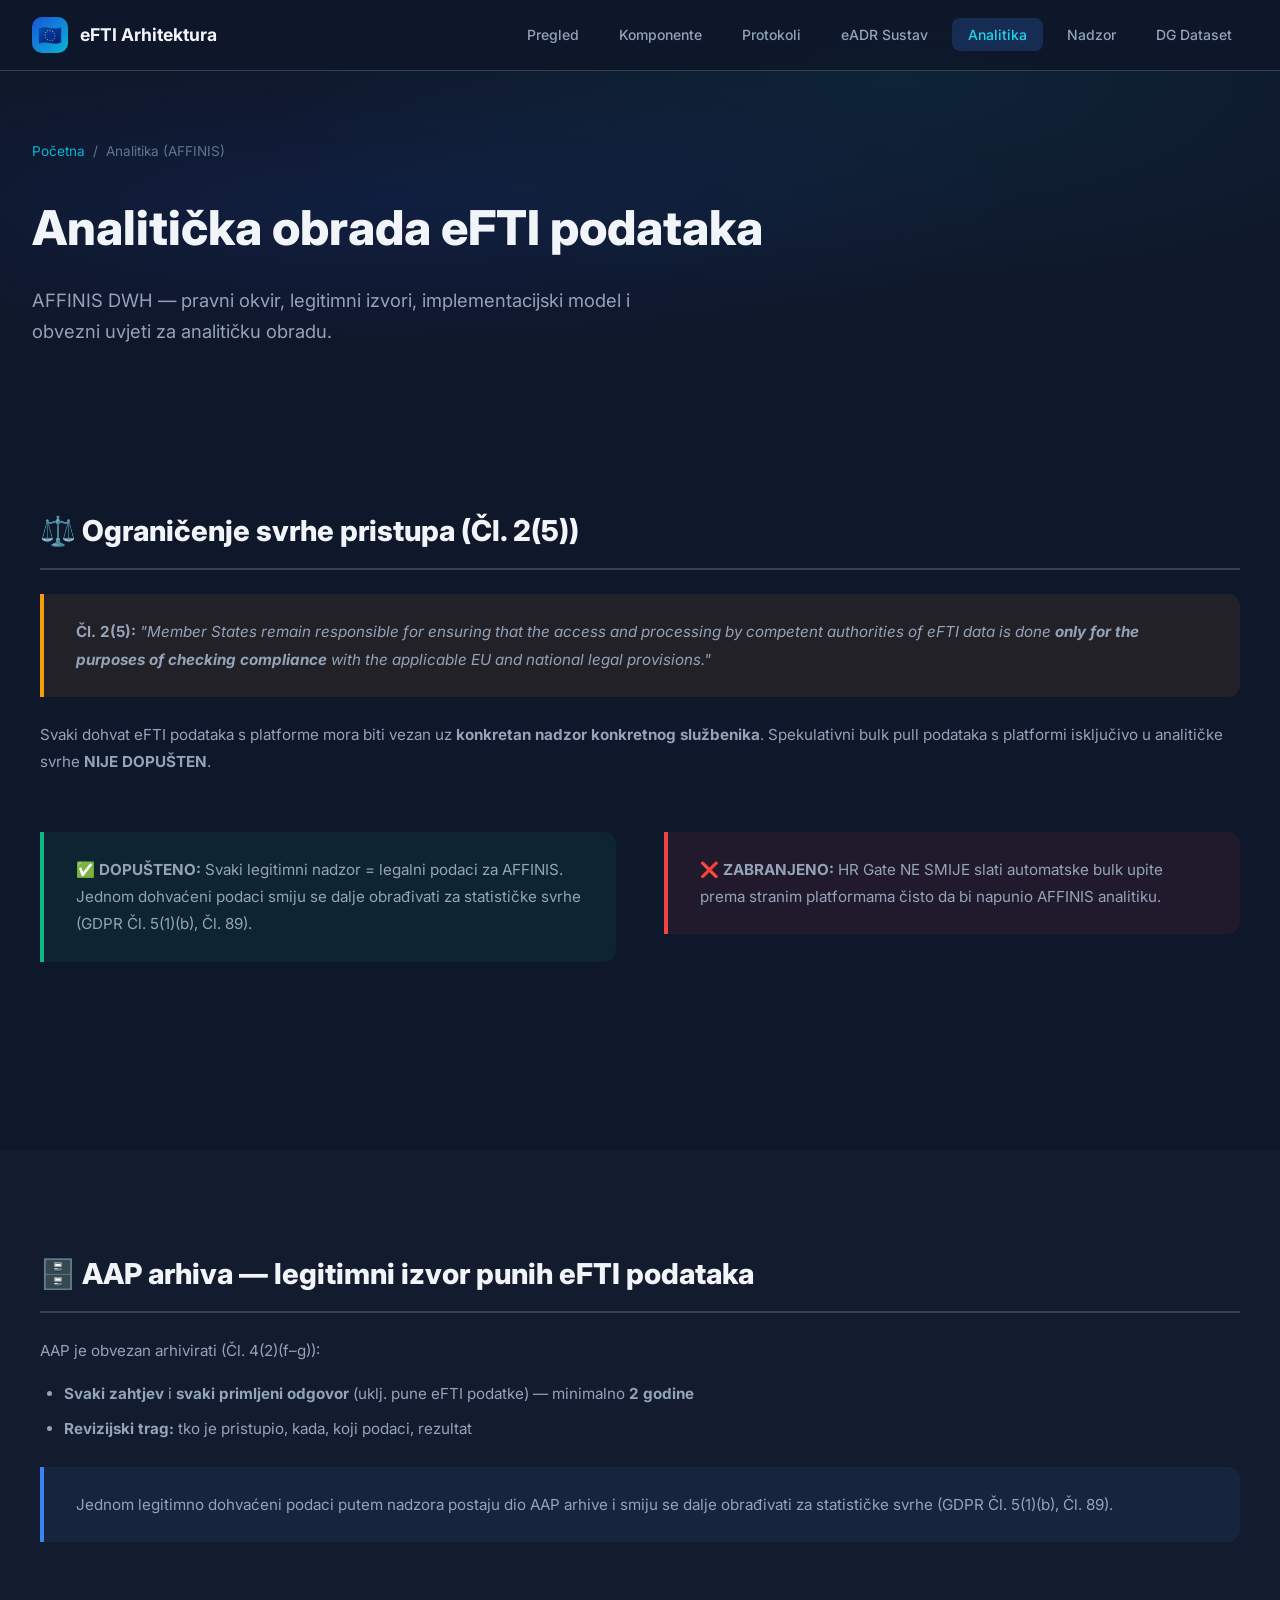
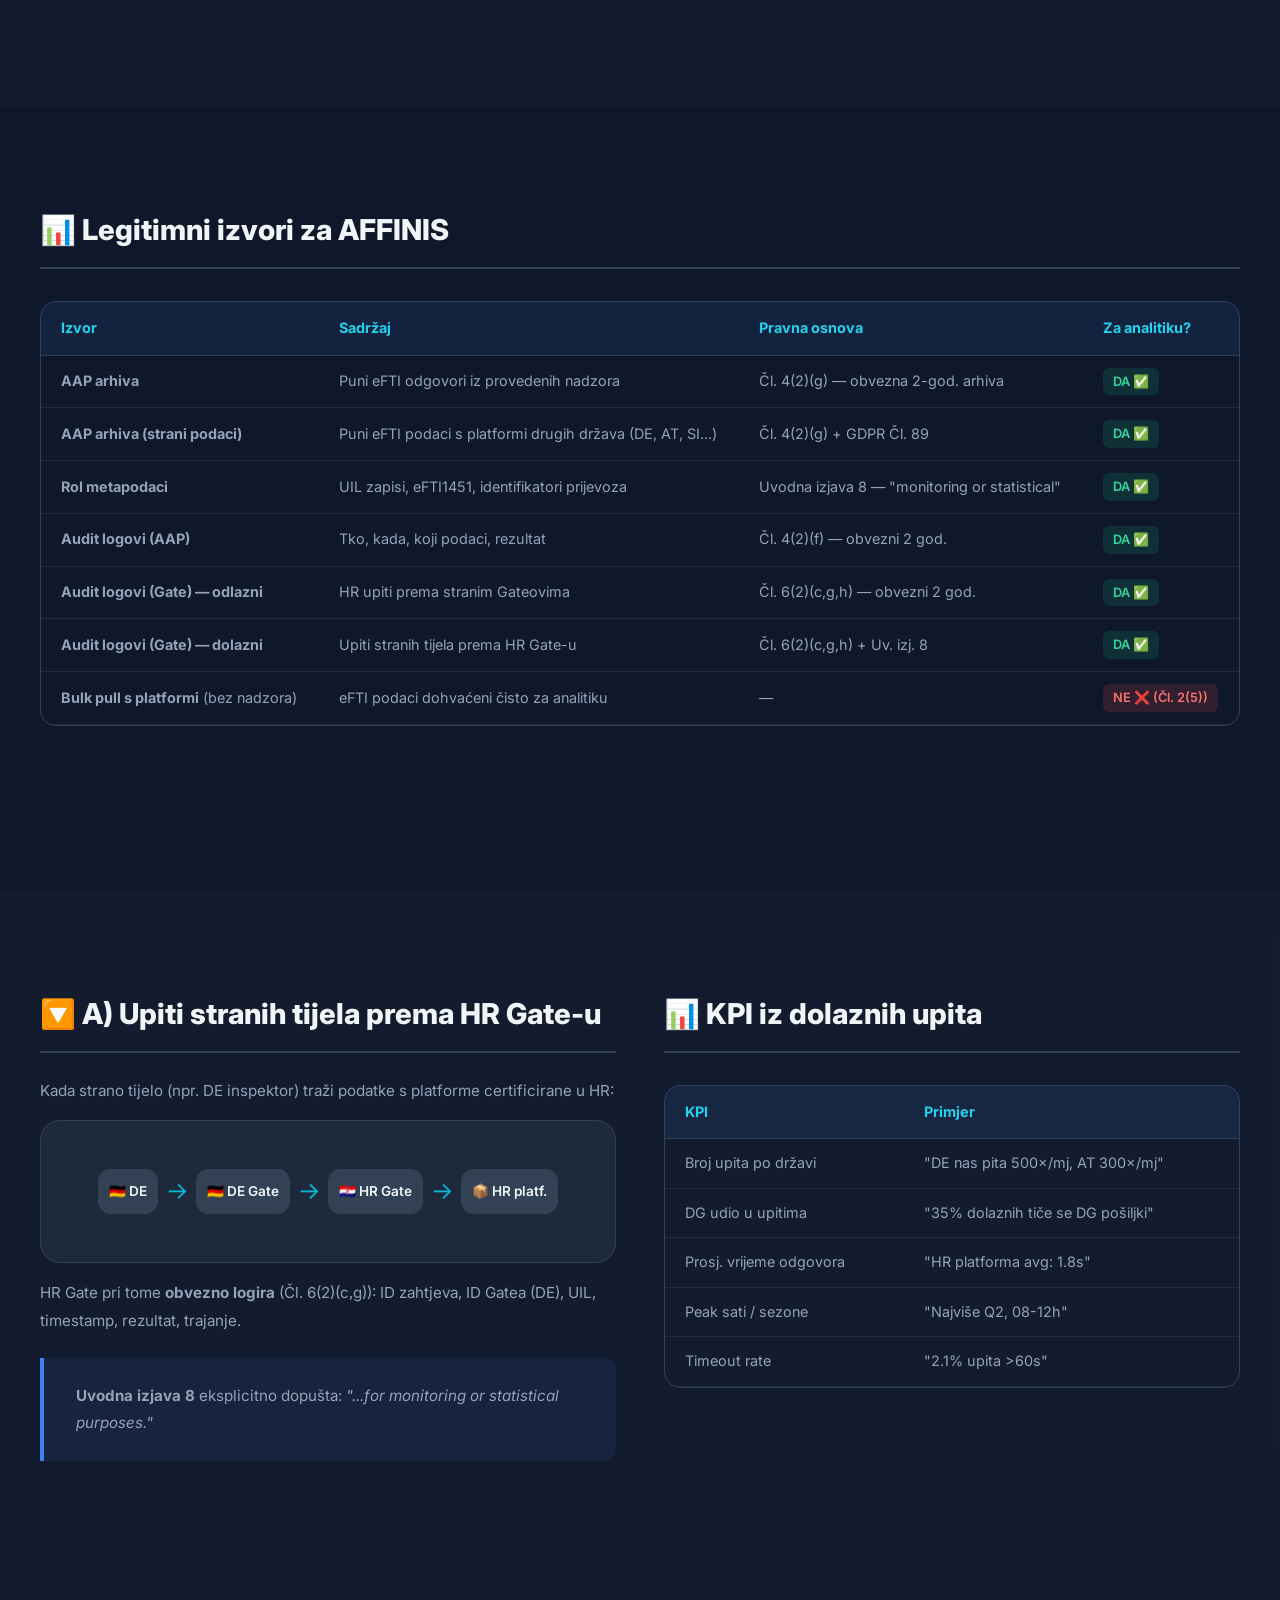
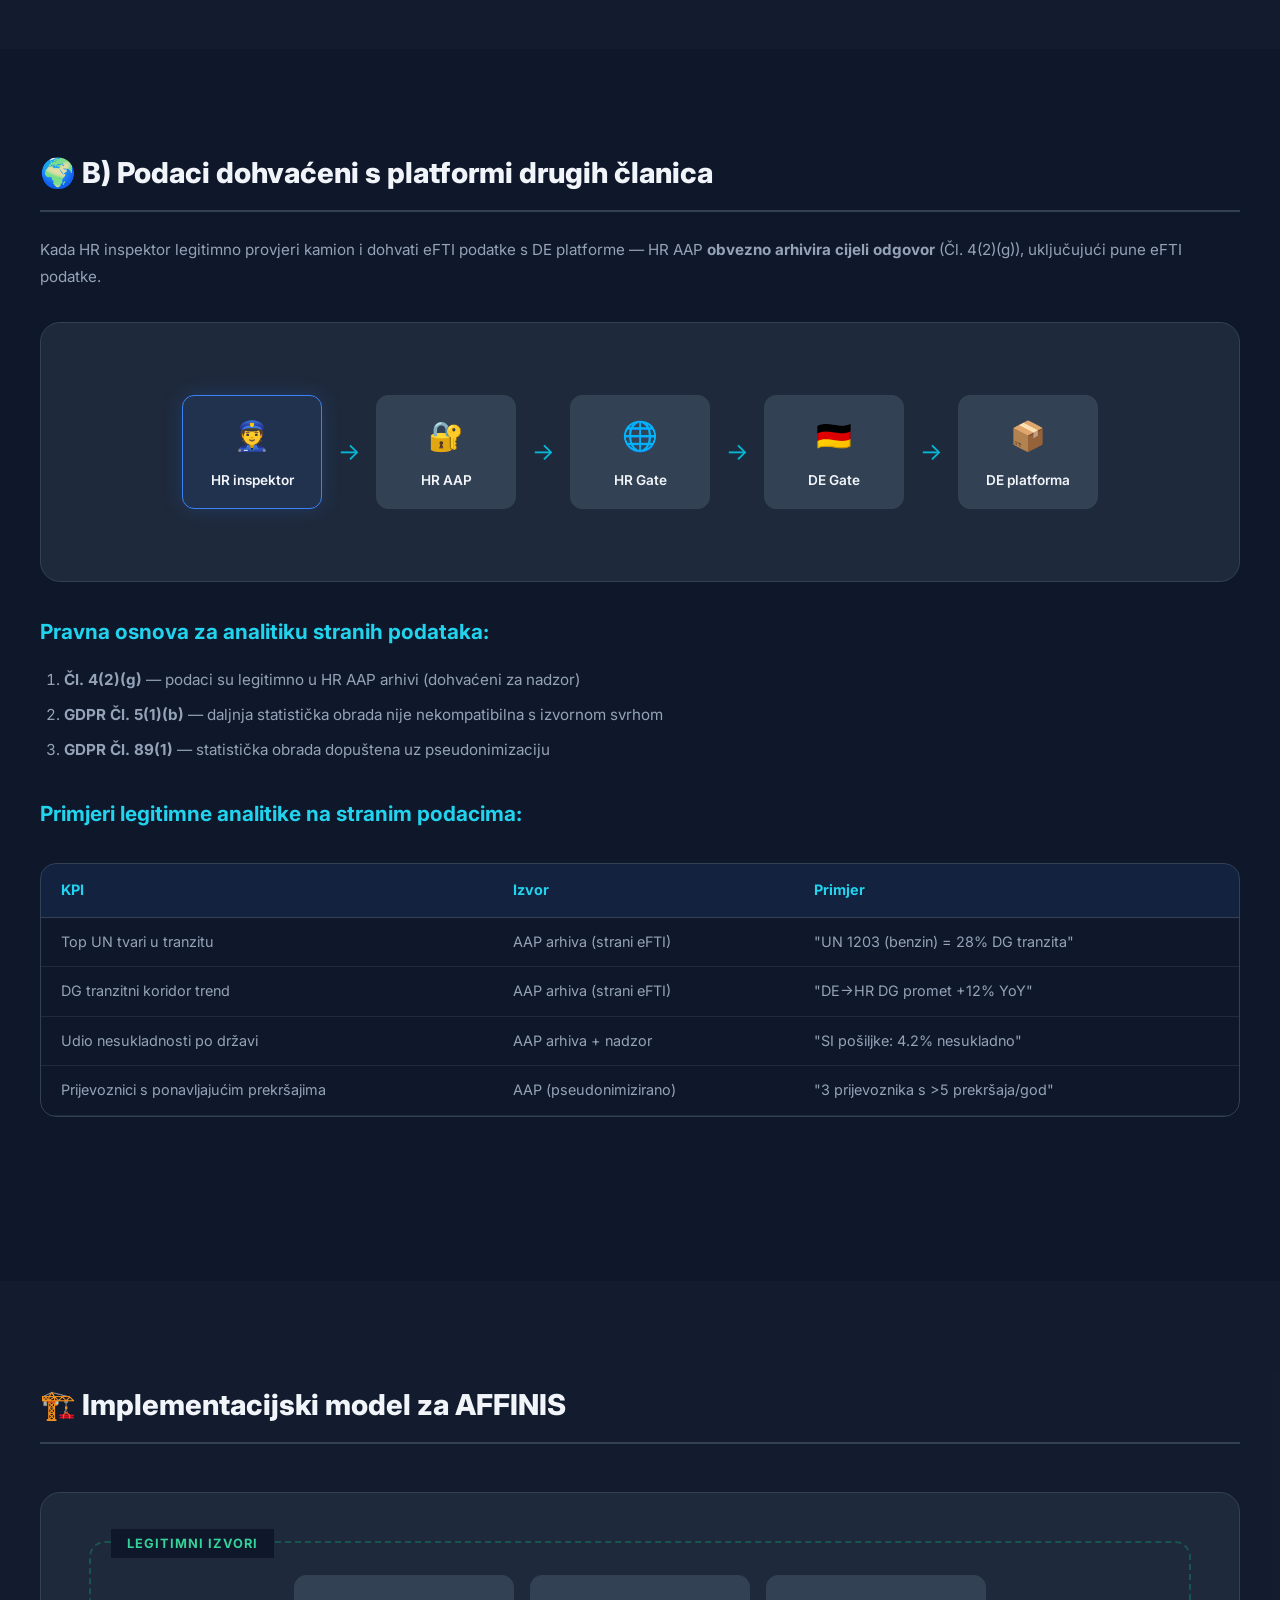
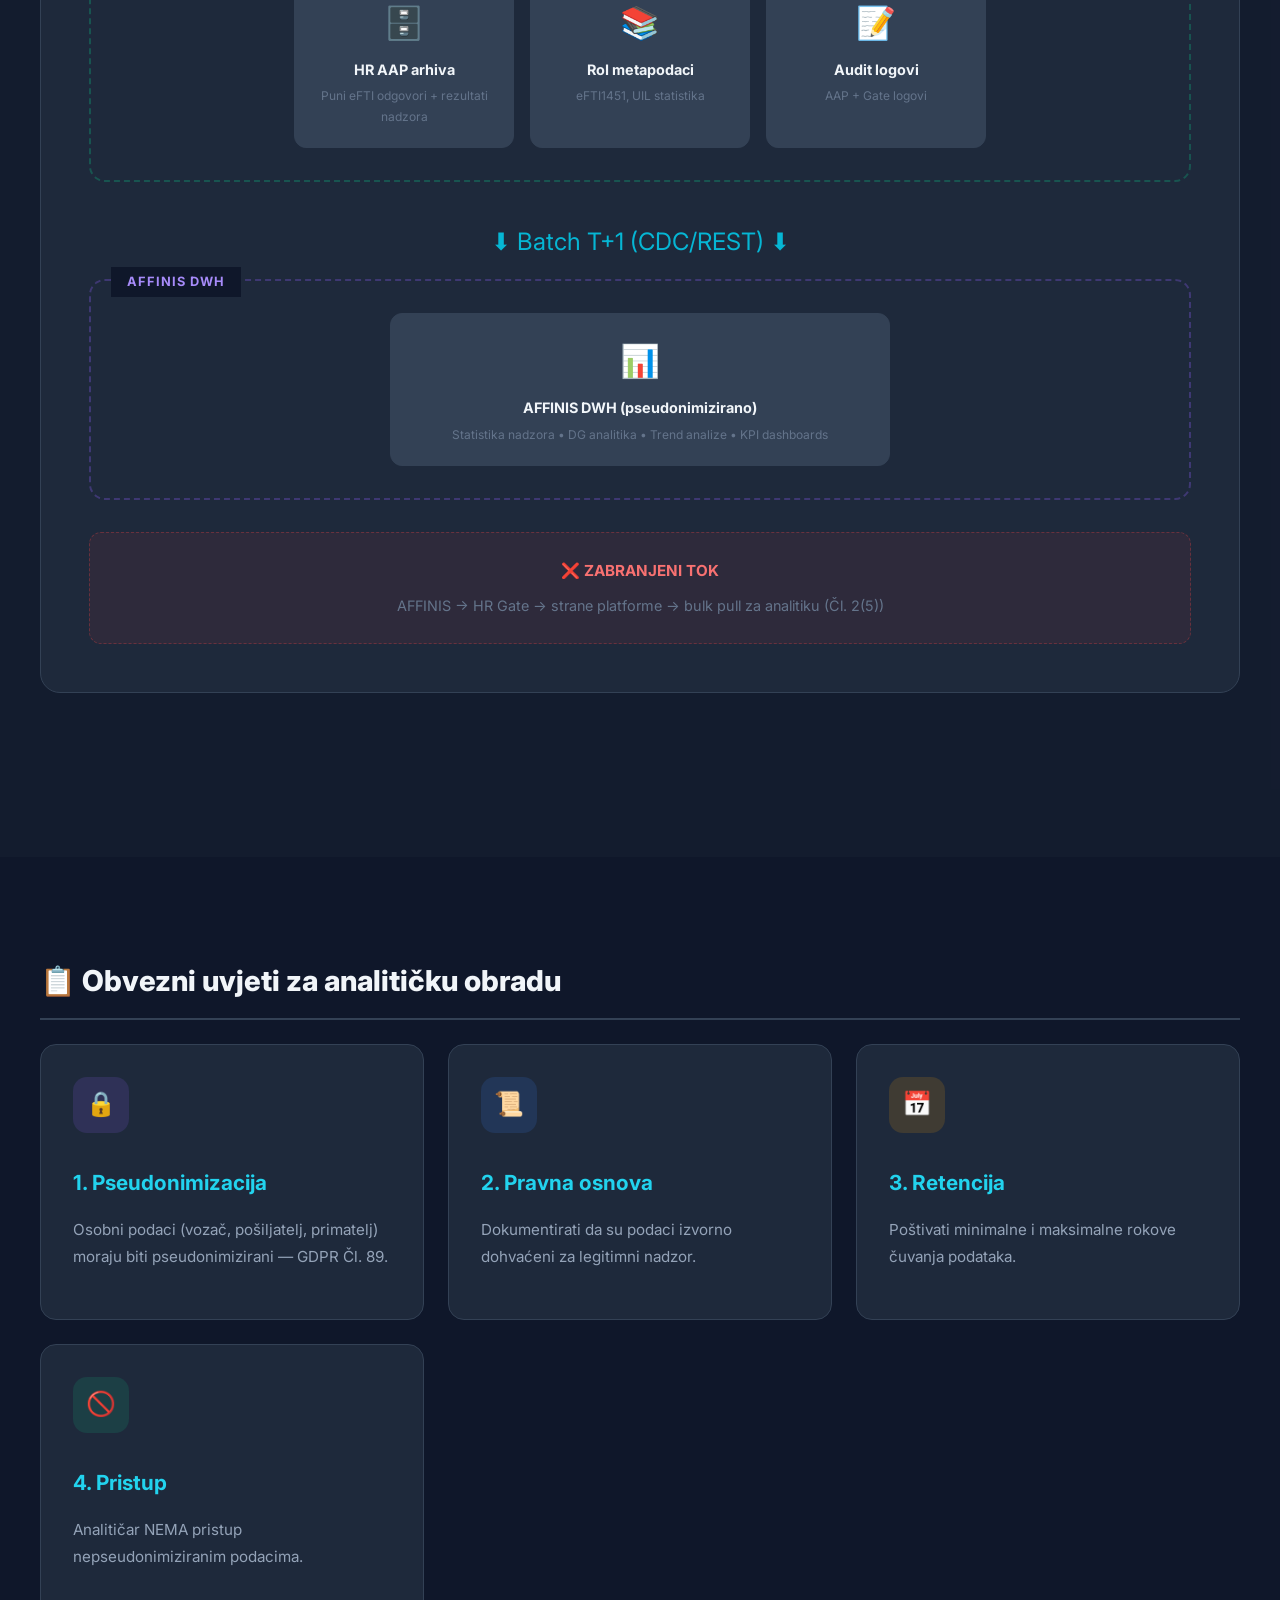
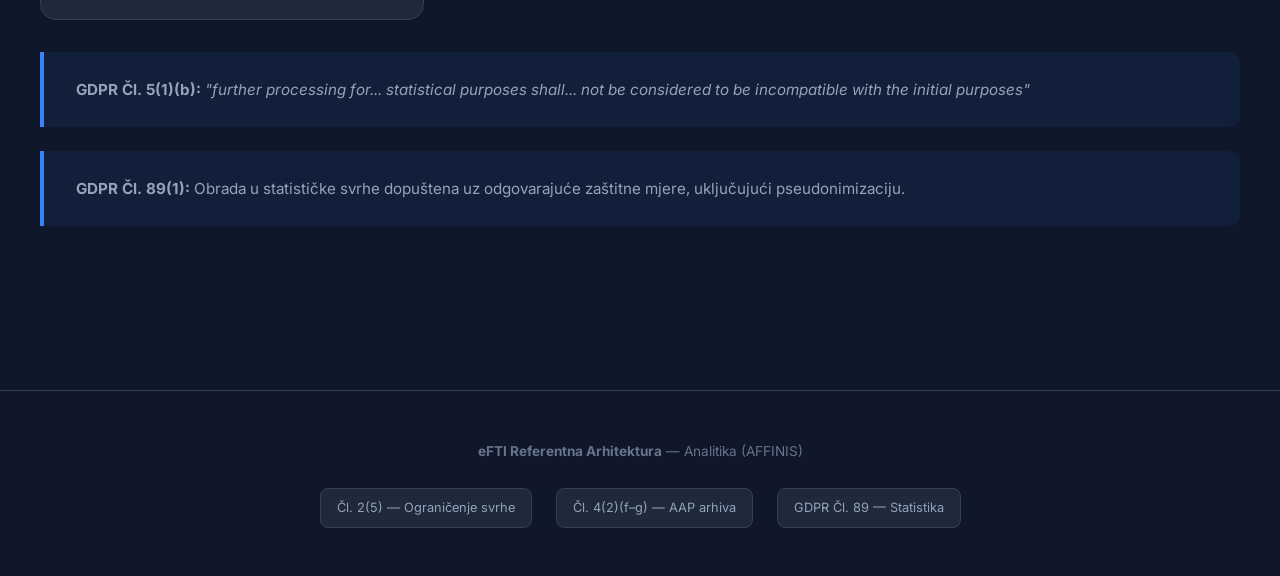
==== analytics.html @ 3b97f022 "eFTI Architecture Reference - static website" ====
<!DOCTYPE html>
<html lang="hr">
<head>
  <meta charset="UTF-8">
  <meta name="viewport" content="width=device-width, initial-scale=1.0">
  <title>Analitika (AFFINIS) — eFTI Arhitektura</title>
  <link href="https://fonts.googleapis.com/css2?family=Inter:wght@400;500;600;700;800&display=swap" rel="stylesheet">
  <link rel="stylesheet" href="css/styles.css">
</head>
<body>

<nav class="navbar">
  <div class="nav-content">
    <a href="index.html" class="nav-logo">
      <div class="logo-icon">🇪🇺</div>
      <span>eFTI Arhitektura</span>
    </a>
    <button class="mobile-toggle" aria-label="Menu">☰</button>
    <ul class="nav-links">
      <li><a href="index.html">Pregled</a></li>
      <li><a href="components.html">Komponente</a></li>
      <li><a href="protocols.html">Protokoli</a></li>
      <li><a href="eadr.html">eADR Sustav</a></li>
      <li><a href="analytics.html" class="active">Analitika</a></li>
      <li><a href="inspection.html">Nadzor</a></li>
      <li><a href="dg-dataset.html">DG Dataset</a></li>
    </ul>
  </div>
</nav>

<section class="page-hero">
  <div class="hero-bg"></div>
  <div class="page-hero-content">
    <div class="breadcrumb">
      <a href="index.html">Početna</a> / <span>Analitika (AFFINIS)</span>
    </div>
    <h1>Analitička obrada eFTI podataka</h1>
    <p>AFFINIS DWH — pravni okvir, legitimni izvori, implementacijski model i obvezni uvjeti za analitičku obradu.</p>
  </div>
</section>

<!-- ACCESS LIMITATION -->
<section class="section">
  <div class="container">
    <div class="content-block" data-reveal>
      <h2>⚖️ Ograničenje svrhe pristupa (Čl. 2(5))</h2>
      
      <div class="highlight-box warning">
        <p><strong>Čl. 2(5):</strong> <em>"Member States remain responsible for ensuring that the access and processing by competent authorities of eFTI data is done <strong>only for the purposes of checking compliance</strong> with the applicable EU and national legal provisions."</em></p>
      </div>

      <p>Svaki dohvat eFTI podataka s platforme mora biti vezan uz <strong>konkretan nadzor konkretnog službenika</strong>. Spekulativni bulk pull podataka s platformi isključivo u analitičke svrhe <strong>NIJE DOPUŠTEN</strong>.</p>

      <div class="two-col" style="margin-top: 2rem;">
        <div class="highlight-box success">
          <p><strong>✅ DOPUŠTENO:</strong> Svaki legitimni nadzor = legalni podaci za AFFINIS. Jednom dohvaćeni podaci smiju se dalje obrađivati za statističke svrhe (GDPR Čl. 5(1)(b), Čl. 89).</p>
        </div>
        <div class="highlight-box danger">
          <p><strong>❌ ZABRANJENO:</strong> HR Gate NE SMIJE slati automatske bulk upite prema stranim platformama čisto da bi napunio AFFINIS analitiku.</p>
        </div>
      </div>
    </div>
  </div>
</section>

<!-- AAP ARCHIVE -->
<section class="section section-dark">
  <div class="container">
    <div class="content-block" data-reveal>
      <h2>🗄️ AAP arhiva — legitimni izvor punih eFTI podataka</h2>
      
      <p>AAP je obvezan arhivirati (Čl. 4(2)(f–g)):</p>
      <ul>
        <li><strong>Svaki zahtjev</strong> i <strong>svaki primljeni odgovor</strong> (uklj. pune eFTI podatke) — minimalno <strong>2 godine</strong></li>
        <li><strong>Revizijski trag:</strong> tko je pristupio, kada, koji podaci, rezultat</li>
      </ul>

      <div class="highlight-box">
        <p>Jednom legitimno dohvaćeni podaci putem nadzora postaju dio AAP arhive i smiju se dalje obrađivati za statističke svrhe (GDPR Čl. 5(1)(b), Čl. 89).</p>
      </div>
    </div>
  </div>
</section>

<!-- LEGITIMATE SOURCES -->
<section class="section">
  <div class="container">
    <div class="content-block" data-reveal>
      <h2>📊 Legitimni izvori za AFFINIS</h2>
      
      <div class="table-wrapper">
        <table class="table-styled">
          <thead>
            <tr>
              <th>Izvor</th>
              <th>Sadržaj</th>
              <th>Pravna osnova</th>
              <th>Za analitiku?</th>
            </tr>
          </thead>
          <tbody>
            <tr>
              <td><strong>AAP arhiva</strong></td>
              <td>Puni eFTI odgovori iz provedenih nadzora</td>
              <td>Čl. 4(2)(g) — obvezna 2-god. arhiva</td>
              <td><span class="badge badge-green">DA ✅</span></td>
            </tr>
            <tr>
              <td><strong>AAP arhiva (strani podaci)</strong></td>
              <td>Puni eFTI podaci s platformi drugih država (DE, AT, SI...)</td>
              <td>Čl. 4(2)(g) + GDPR Čl. 89</td>
              <td><span class="badge badge-green">DA ✅</span></td>
            </tr>
            <tr>
              <td><strong>RoI metapodaci</strong></td>
              <td>UIL zapisi, eFTI1451, identifikatori prijevoza</td>
              <td>Uvodna izjava 8 — "monitoring or statistical"</td>
              <td><span class="badge badge-green">DA ✅</span></td>
            </tr>
            <tr>
              <td><strong>Audit logovi (AAP)</strong></td>
              <td>Tko, kada, koji podaci, rezultat</td>
              <td>Čl. 4(2)(f) — obvezni 2 god.</td>
              <td><span class="badge badge-green">DA ✅</span></td>
            </tr>
            <tr>
              <td><strong>Audit logovi (Gate) — odlazni</strong></td>
              <td>HR upiti prema stranim Gateovima</td>
              <td>Čl. 6(2)(c,g,h) — obvezni 2 god.</td>
              <td><span class="badge badge-green">DA ✅</span></td>
            </tr>
            <tr>
              <td><strong>Audit logovi (Gate) — dolazni</strong></td>
              <td>Upiti stranih tijela prema HR Gate-u</td>
              <td>Čl. 6(2)(c,g,h) + Uv. izj. 8</td>
              <td><span class="badge badge-green">DA ✅</span></td>
            </tr>
            <tr>
              <td><strong>Bulk pull s platformi</strong> (bez nadzora)</td>
              <td>eFTI podaci dohvaćeni čisto za analitiku</td>
              <td>—</td>
              <td><span class="badge badge-red">NE ❌ (Čl. 2(5))</span></td>
            </tr>
          </tbody>
        </table>
      </div>
    </div>
  </div>
</section>

<!-- INCOMING QUERIES -->
<section class="section section-dark">
  <div class="container">
    <div class="two-col">
      <div class="content-block" data-reveal="left">
        <h2>🔽 A) Upiti stranih tijela prema HR Gate-u</h2>
        
        <p>Kada strano tijelo (npr. DE inspektor) traži podatke s platforme certificirane u HR:</p>
        
        <div class="flow-container" style="padding: 1.5rem; margin: 1rem 0;">
          <div class="flow-row" style="font-size: 0.85rem; gap: 8px;">
            <div class="flow-node" style="padding: 10px; min-width: auto;">
              <div class="node-label">🇩🇪 DE</div>
            </div>
            <div class="flow-arrow">→</div>
            <div class="flow-node" style="padding: 10px; min-width: auto;">
              <div class="node-label">🇩🇪 DE Gate</div>
            </div>
            <div class="flow-arrow">→</div>
            <div class="flow-node" style="padding: 10px; min-width: auto;">
              <div class="node-label">🇭🇷 HR Gate</div>
            </div>
            <div class="flow-arrow">→</div>
            <div class="flow-node" style="padding: 10px; min-width: auto;">
              <div class="node-label">📦 HR platf.</div>
            </div>
          </div>
        </div>

        <p>HR Gate pri tome <strong>obvezno logira</strong> (Čl. 6(2)(c,g)): ID zahtjeva, ID Gatea (DE), UIL, timestamp, rezultat, trajanje.</p>

        <div class="highlight-box">
          <p><strong>Uvodna izjava 8</strong> eksplicitno dopušta: <em>"...for monitoring or statistical purposes."</em></p>
        </div>
      </div>

      <div class="content-block" data-reveal="right">
        <h2>📊 KPI iz dolaznih upita</h2>
        
        <div class="table-wrapper">
          <table class="table-styled">
            <thead>
              <tr>
                <th>KPI</th>
                <th>Primjer</th>
              </tr>
            </thead>
            <tbody>
              <tr>
                <td>Broj upita po državi</td>
                <td>"DE nas pita 500×/mj, AT 300×/mj"</td>
              </tr>
              <tr>
                <td>DG udio u upitima</td>
                <td>"35% dolaznih tiče se DG pošiljki"</td>
              </tr>
              <tr>
                <td>Prosj. vrijeme odgovora</td>
                <td>"HR platforma avg: 1.8s"</td>
              </tr>
              <tr>
                <td>Peak sati / sezone</td>
                <td>"Najviše Q2, 08-12h"</td>
              </tr>
              <tr>
                <td>Timeout rate</td>
                <td>"2.1% upita >60s"</td>
              </tr>
            </tbody>
          </table>
        </div>
      </div>
    </div>
  </div>
</section>

<!-- FOREIGN DATA -->
<section class="section">
  <div class="container">
    <div class="content-block" data-reveal>
      <h2>🌍 B) Podaci dohvaćeni s platformi drugih članica</h2>
      
      <p>Kada HR inspektor legitimno provjeri kamion i dohvati eFTI podatke s DE platforme — HR AAP <strong>obvezno arhivira cijeli odgovor</strong> (Čl. 4(2)(g)), uključujući pune eFTI podatke.</p>

      <div class="flow-container flow-animated" style="margin: 2rem 0;">
        <div class="flow-row">
          <div class="flow-node">
            <div class="node-icon">👮</div>
            <div class="node-label">HR inspektor</div>
          </div>
          <div class="flow-arrow">→</div>
          <div class="flow-node">
            <div class="node-icon">🔐</div>
            <div class="node-label">HR AAP</div>
          </div>
          <div class="flow-arrow">→</div>
          <div class="flow-node">
            <div class="node-icon">🌐</div>
            <div class="node-label">HR Gate</div>
          </div>
          <div class="flow-arrow">→</div>
          <div class="flow-node">
            <div class="node-icon">🇩🇪</div>
            <div class="node-label">DE Gate</div>
          </div>
          <div class="flow-arrow">→</div>
          <div class="flow-node">
            <div class="node-icon">📦</div>
            <div class="node-label">DE platforma</div>
          </div>
        </div>
      </div>

      <h3>Pravna osnova za analitiku stranih podataka:</h3>
      <ol>
        <li><strong>Čl. 4(2)(g)</strong> — podaci su legitimno u HR AAP arhivi (dohvaćeni za nadzor)</li>
        <li><strong>GDPR Čl. 5(1)(b)</strong> — daljnja statistička obrada nije nekompatibilna s izvornom svrhom</li>
        <li><strong>GDPR Čl. 89(1)</strong> — statistička obrada dopuštena uz pseudonimizaciju</li>
      </ol>

      <h3>Primjeri legitimne analitike na stranim podacima:</h3>
      <div class="table-wrapper">
        <table class="table-styled">
          <thead>
            <tr>
              <th>KPI</th>
              <th>Izvor</th>
              <th>Primjer</th>
            </tr>
          </thead>
          <tbody>
            <tr>
              <td>Top UN tvari u tranzitu</td>
              <td>AAP arhiva (strani eFTI)</td>
              <td>"UN 1203 (benzin) = 28% DG tranzita"</td>
            </tr>
            <tr>
              <td>DG tranzitni koridor trend</td>
              <td>AAP arhiva (strani eFTI)</td>
              <td>"DE→HR DG promet +12% YoY"</td>
            </tr>
            <tr>
              <td>Udio nesukladnosti po državi</td>
              <td>AAP arhiva + nadzor</td>
              <td>"SI pošiljke: 4.2% nesukladno"</td>
            </tr>
            <tr>
              <td>Prijevoznici s ponavljajućim prekršajima</td>
              <td>AAP (pseudonimizirano)</td>
              <td>"3 prijevoznika s >5 prekršaja/god"</td>
            </tr>
          </tbody>
        </table>
      </div>
    </div>
  </div>
</section>

<!-- IMPLEMENTATION MODEL -->
<section class="section section-dark">
  <div class="container">
    <div class="content-block" data-reveal>
      <h2>🏗️ Implementacijski model za AFFINIS</h2>

      <div class="arch-diagram">
        <div class="arch-layer" style="border-color: rgba(16, 185, 129, 0.3);">
          <div class="arch-layer-label" style="color: #34d399;">Legitimni izvori</div>
          <div class="arch-nodes">
            <div class="arch-node">
              <div class="node-emoji">🗄️</div>
              <div class="node-name">HR AAP arhiva</div>
              <div class="node-ref">Puni eFTI odgovori + rezultati nadzora</div>
            </div>
            <div class="arch-node">
              <div class="node-emoji">📚</div>
              <div class="node-name">RoI metapodaci</div>
              <div class="node-ref">eFTI1451, UIL statistika</div>
            </div>
            <div class="arch-node">
              <div class="node-emoji">📝</div>
              <div class="node-name">Audit logovi</div>
              <div class="node-ref">AAP + Gate logovi</div>
            </div>
          </div>
        </div>

        <div class="arch-connector"><span>⬇ Batch T+1 (CDC/REST) ⬇</span></div>

        <div class="arch-layer" style="border-color: rgba(139, 92, 246, 0.3);">
          <div class="arch-layer-label" style="color: #a78bfa;">AFFINIS DWH</div>
          <div class="arch-nodes">
            <div class="arch-node" style="flex: 2; max-width: 500px;">
              <div class="node-emoji">📊</div>
              <div class="node-name">AFFINIS DWH (pseudonimizirano)</div>
              <div class="node-ref">Statistika nadzora • DG analitika • Trend analize • KPI dashboards</div>
            </div>
          </div>
        </div>

        <div style="text-align: center; margin-top: 2rem; padding: 1.5rem; background: rgba(239, 68, 68, 0.08); border-radius: 12px; border: 1px dashed rgba(239, 68, 68, 0.3);">
          <p style="color: #f87171; font-weight: 700; margin-bottom: 0.5rem;">❌ ZABRANJENI TOK</p>
          <p style="color: var(--text-muted); font-size: 0.9rem; margin: 0;">AFFINIS → HR Gate → strane platforme → bulk pull za analitiku (Čl. 2(5))</p>
        </div>
      </div>
    </div>
  </div>
</section>

<!-- MANDATORY CONDITIONS -->
<section class="section">
  <div class="container">
    <div class="content-block" data-reveal>
      <h2>📋 Obvezni uvjeti za analitičku obradu</h2>
      
      <div class="card-grid">
        <div class="card">
          <div class="card-icon purple">🔒</div>
          <h3>1. Pseudonimizacija</h3>
          <p>Osobni podaci (vozač, pošiljatelj, primatelj) moraju biti pseudonimizirani — GDPR Čl. 89.</p>
        </div>
        <div class="card">
          <div class="card-icon blue">📜</div>
          <h3>2. Pravna osnova</h3>
          <p>Dokumentirati da su podaci izvorno dohvaćeni za legitimni nadzor.</p>
        </div>
        <div class="card">
          <div class="card-icon orange">📅</div>
          <h3>3. Retencija</h3>
          <p>Poštivati minimalne i maksimalne rokove čuvanja podataka.</p>
        </div>
        <div class="card">
          <div class="card-icon green">🚫</div>
          <h3>4. Pristup</h3>
          <p>Analitičar NEMA pristup nepseudonimiziranim podacima.</p>
        </div>
      </div>

      <div class="highlight-box" style="margin-top: 2rem;">
        <p><strong>GDPR Čl. 5(1)(b):</strong> <em>"further processing for... statistical purposes shall... not be considered to be incompatible with the initial purposes"</em></p>
      </div>

      <div class="highlight-box" style="margin-top: 1rem;">
        <p><strong>GDPR Čl. 89(1):</strong> Obrada u statističke svrhe dopuštena uz odgovarajuće zaštitne mjere, uključujući pseudonimizaciju.</p>
      </div>
    </div>
  </div>
</section>

<footer class="footer">
  <div class="footer-content">
    <p><strong>eFTI Referentna Arhitektura</strong> — Analitika (AFFINIS)</p>
    <div class="legal-refs">
      <span class="legal-ref">Čl. 2(5) — Ograničenje svrhe</span>
      <span class="legal-ref">Čl. 4(2)(f–g) — AAP arhiva</span>
      <span class="legal-ref">GDPR Čl. 89 — Statistika</span>
    </div>
  </div>
</footer>

<script src="js/main.js"></script>
</body>
</html>
---- css/styles.css ----
/* eFTI Architecture Reference - Shared Styles */
:root {
  --primary: #1a56db;
  --primary-light: #3b82f6;
  --primary-dark: #1e3a8a;
  --accent: #06b6d4;
  --accent-light: #22d3ee;
  --success: #10b981;
  --warning: #f59e0b;
  --danger: #ef4444;
  --bg-dark: #0f172a;
  --bg-card: #1e293b;
  --bg-card-hover: #334155;
  --text-primary: #f1f5f9;
  --text-secondary: #94a3b8;
  --text-muted: #64748b;
  --border: #334155;
  --gradient-1: linear-gradient(135deg, #1a56db 0%, #06b6d4 100%);
  --gradient-2: linear-gradient(135deg, #7c3aed 0%, #db2777 100%);
  --gradient-3: linear-gradient(135deg, #059669 0%, #06b6d4 100%);
  --shadow-lg: 0 20px 60px rgba(0, 0, 0, 0.3);
  --shadow-glow: 0 0 40px rgba(26, 86, 219, 0.15);
}

* { margin: 0; padding: 0; box-sizing: border-box; }

html {
  scroll-behavior: smooth;
  font-size: 16px;
}

body {
  font-family: 'Inter', -apple-system, BlinkMacSystemFont, sans-serif;
  background: var(--bg-dark);
  color: var(--text-primary);
  line-height: 1.7;
  overflow-x: hidden;
}

/* ===== NAVIGATION ===== */
.navbar {
  position: fixed;
  top: 0;
  left: 0;
  right: 0;
  z-index: 1000;
  background: rgba(15, 23, 42, 0.85);
  backdrop-filter: blur(20px);
  border-bottom: 1px solid var(--border);
  padding: 0 2rem;
  transition: all 0.3s ease;
}

.navbar.scrolled {
  background: rgba(15, 23, 42, 0.95);
  box-shadow: 0 4px 30px rgba(0,0,0,0.3);
}

.nav-content {
  max-width: 1400px;
  margin: 0 auto;
  display: flex;
  align-items: center;
  justify-content: space-between;
  height: 70px;
}

.nav-logo {
  display: flex;
  align-items: center;
  gap: 12px;
  text-decoration: none;
  color: var(--text-primary);
  font-weight: 700;
  font-size: 1.1rem;
}

.nav-logo .logo-icon {
  width: 36px;
  height: 36px;
  background: var(--gradient-1);
  border-radius: 10px;
  display: flex;
  align-items: center;
  justify-content: center;
  font-size: 1.2rem;
}

.nav-links {
  display: flex;
  gap: 8px;
  list-style: none;
  align-items: center;
  flex-wrap: wrap;
}

.nav-links a {
  color: var(--text-secondary);
  text-decoration: none;
  padding: 8px 16px;
  border-radius: 8px;
  font-size: 0.875rem;
  font-weight: 500;
  transition: all 0.2s ease;
  white-space: nowrap;
}

.nav-links a:hover, .nav-links a.active {
  color: var(--text-primary);
  background: rgba(59, 130, 246, 0.1);
}

.nav-links a.active {
  background: rgba(59, 130, 246, 0.2);
  color: var(--accent-light);
}

.mobile-toggle {
  display: none;
  background: none;
  border: none;
  color: var(--text-primary);
  font-size: 1.5rem;
  cursor: pointer;
}

/* ===== HERO SECTION ===== */
.hero {
  min-height: 100vh;
  display: flex;
  align-items: center;
  justify-content: center;
  position: relative;
  overflow: hidden;
  padding: 120px 2rem 80px;
}

.hero-bg {
  position: absolute;
  inset: 0;
  background: 
    radial-gradient(ellipse at 20% 50%, rgba(26, 86, 219, 0.15) 0%, transparent 50%),
    radial-gradient(ellipse at 80% 20%, rgba(6, 182, 212, 0.1) 0%, transparent 50%),
    radial-gradient(ellipse at 50% 80%, rgba(124, 58, 237, 0.08) 0%, transparent 50%);
}

.hero-particles {
  position: absolute;
  inset: 0;
  overflow: hidden;
}

.particle {
  position: absolute;
  width: 4px;
  height: 4px;
  background: var(--accent);
  border-radius: 50%;
  opacity: 0.3;
  animation: float-particle linear infinite;
}

@keyframes float-particle {
  0% { transform: translateY(100vh) translateX(0); opacity: 0; }
  10% { opacity: 0.3; }
  90% { opacity: 0.3; }
  100% { transform: translateY(-10vh) translateX(100px); opacity: 0; }
}

.hero-content {
  position: relative;
  z-index: 2;
  max-width: 900px;
  text-align: center;
}

.hero-badge {
  display: inline-flex;
  align-items: center;
  gap: 8px;
  background: rgba(6, 182, 212, 0.1);
  border: 1px solid rgba(6, 182, 212, 0.3);
  padding: 8px 20px;
  border-radius: 100px;
  font-size: 0.85rem;
  color: var(--accent-light);
  margin-bottom: 2rem;
  animation: fadeInDown 0.8s ease;
}

.hero h1 {
  font-size: clamp(2.5rem, 5vw, 4rem);
  font-weight: 800;
  line-height: 1.1;
  margin-bottom: 1.5rem;
  background: linear-gradient(135deg, #f1f5f9 0%, #94a3b8 100%);
  -webkit-background-clip: text;
  -webkit-text-fill-color: transparent;
  background-clip: text;
  animation: fadeInUp 0.8s ease 0.2s both;
}

.hero h1 span {
  background: var(--gradient-1);
  -webkit-background-clip: text;
  background-clip: text;
}

.hero-subtitle {
  font-size: 1.2rem;
  color: var(--text-secondary);
  max-width: 700px;
  margin: 0 auto 2.5rem;
  animation: fadeInUp 0.8s ease 0.4s both;
}

.hero-cta {
  display: flex;
  gap: 16px;
  justify-content: center;
  flex-wrap: wrap;
  animation: fadeInUp 0.8s ease 0.6s both;
}

/* ===== BUTTONS ===== */
.btn {
  display: inline-flex;
  align-items: center;
  gap: 8px;
  padding: 14px 28px;
  border-radius: 12px;
  font-size: 0.95rem;
  font-weight: 600;
  text-decoration: none;
  transition: all 0.3s ease;
  cursor: pointer;
  border: none;
}

.btn-primary {
  background: var(--gradient-1);
  color: white;
  box-shadow: 0 4px 20px rgba(26, 86, 219, 0.3);
}

.btn-primary:hover {
  transform: translateY(-2px);
  box-shadow: 0 8px 30px rgba(26, 86, 219, 0.4);
}

.btn-outline {
  background: transparent;
  color: var(--text-primary);
  border: 1px solid var(--border);
}

.btn-outline:hover {
  background: var(--bg-card);
  border-color: var(--primary-light);
}

/* ===== SECTIONS ===== */
.section {
  padding: 100px 2rem;
  position: relative;
}

.section-dark {
  background: rgba(30, 41, 59, 0.3);
}

.container {
  max-width: 1200px;
  margin: 0 auto;
}

.section-header {
  text-align: center;
  margin-bottom: 4rem;
}

.section-label {
  display: inline-flex;
  align-items: center;
  gap: 8px;
  font-size: 0.85rem;
  font-weight: 600;
  color: var(--accent);
  text-transform: uppercase;
  letter-spacing: 1.5px;
  margin-bottom: 1rem;
}

.section-title {
  font-size: clamp(2rem, 3.5vw, 2.8rem);
  font-weight: 800;
  margin-bottom: 1rem;
  line-height: 1.2;
}

.section-desc {
  font-size: 1.1rem;
  color: var(--text-secondary);
  max-width: 700px;
  margin: 0 auto;
}

/* ===== CARDS ===== */
.card-grid {
  display: grid;
  grid-template-columns: repeat(auto-fit, minmax(340px, 1fr));
  gap: 24px;
}

.card-grid-3 {
  grid-template-columns: repeat(auto-fit, minmax(300px, 1fr));
}

.card {
  background: var(--bg-card);
  border: 1px solid var(--border);
  border-radius: 16px;
  padding: 2rem;
  transition: all 0.3s ease;
  position: relative;
  overflow: hidden;
}

.card::before {
  content: '';
  position: absolute;
  top: 0;
  left: 0;
  right: 0;
  height: 3px;
  background: var(--gradient-1);
  opacity: 0;
  transition: opacity 0.3s ease;
}

.card:hover {
  transform: translateY(-4px);
  border-color: rgba(59, 130, 246, 0.3);
  box-shadow: var(--shadow-glow);
}

.card:hover::before {
  opacity: 1;
}

.card-icon {
  width: 56px;
  height: 56px;
  border-radius: 14px;
  display: flex;
  align-items: center;
  justify-content: center;
  font-size: 1.5rem;
  margin-bottom: 1.5rem;
}

.card-icon.blue { background: rgba(59, 130, 246, 0.15); color: #60a5fa; }
.card-icon.cyan { background: rgba(6, 182, 212, 0.15); color: #22d3ee; }
.card-icon.green { background: rgba(16, 185, 129, 0.15); color: #34d399; }
.card-icon.purple { background: rgba(139, 92, 246, 0.15); color: #a78bfa; }
.card-icon.orange { background: rgba(245, 158, 11, 0.15); color: #fbbf24; }
.card-icon.red { background: rgba(239, 68, 68, 0.15); color: #f87171; }

.card h3 {
  font-size: 1.2rem;
  font-weight: 700;
  margin-bottom: 0.75rem;
}

.card p {
  color: var(--text-secondary);
  font-size: 0.95rem;
  line-height: 1.7;
}

.card-link {
  display: inline-flex;
  align-items: center;
  gap: 6px;
  color: var(--accent-light);
  text-decoration: none;
  font-size: 0.9rem;
  font-weight: 600;
  margin-top: 1.5rem;
  transition: gap 0.2s ease;
}

.card-link:hover {
  gap: 10px;
}

/* ===== ANIMATED FLOW DIAGRAM ===== */
.flow-container {
  background: var(--bg-card);
  border: 1px solid var(--border);
  border-radius: 20px;
  padding: 3rem;
  margin: 3rem 0;
  overflow: hidden;
}

.flow-row {
  display: flex;
  align-items: center;
  justify-content: center;
  gap: 16px;
  margin: 1.5rem 0;
  flex-wrap: wrap;
}

.flow-node {
  background: var(--bg-card-hover);
  border: 1px solid var(--border);
  border-radius: 12px;
  padding: 16px 24px;
  text-align: center;
  min-width: 140px;
  transition: all 0.3s ease;
  position: relative;
}

.flow-node.active {
  border-color: var(--primary-light);
  background: rgba(59, 130, 246, 0.1);
  box-shadow: 0 0 20px rgba(59, 130, 246, 0.2);
}

.flow-node .node-icon {
  font-size: 1.8rem;
  margin-bottom: 8px;
}

.flow-node .node-label {
  font-size: 0.85rem;
  font-weight: 600;
  color: var(--text-primary);
}

.flow-node .node-sub {
  font-size: 0.75rem;
  color: var(--text-muted);
  margin-top: 4px;
}

.flow-arrow {
  color: var(--accent);
  font-size: 1.5rem;
  animation: pulse-arrow 2s ease-in-out infinite;
}

.flow-arrow.down {
  transform: rotate(90deg);
}

@keyframes pulse-arrow {
  0%, 100% { opacity: 0.4; transform: translateX(0); }
  50% { opacity: 1; transform: translateX(4px); }
}

/* ===== ANIMATED DATA FLOW ===== */
.data-flow-visual {
  position: relative;
  padding: 2rem 0;
}

.flow-line {
  position: absolute;
  background: var(--gradient-1);
  opacity: 0.3;
}

.flow-pulse {
  position: absolute;
  width: 12px;
  height: 12px;
  background: var(--accent);
  border-radius: 50%;
  box-shadow: 0 0 20px var(--accent);
  animation: flow-move 3s ease-in-out infinite;
}

@keyframes flow-move {
  0% { left: 0; opacity: 0; }
  10% { opacity: 1; }
  90% { opacity: 1; }
  100% { left: 100%; opacity: 0; }
}

/* ===== STEP TIMELINE ===== */
.timeline {
  position: relative;
  padding: 2rem 0;
}

.timeline::before {
  content: '';
  position: absolute;
  left: 28px;
  top: 0;
  bottom: 0;
  width: 2px;
  background: linear-gradient(180deg, var(--primary-light), var(--accent), var(--success));
}

.timeline-step {
  display: flex;
  gap: 2rem;
  margin-bottom: 2.5rem;
  position: relative;
}

.timeline-marker {
  flex-shrink: 0;
  width: 58px;
  height: 58px;
  border-radius: 50%;
  background: var(--bg-card);
  border: 2px solid var(--primary-light);
  display: flex;
  align-items: center;
  justify-content: center;
  font-weight: 800;
  font-size: 1.1rem;
  color: var(--accent-light);
  z-index: 2;
  transition: all 0.3s ease;
}

.timeline-step:hover .timeline-marker {
  background: var(--primary);
  color: white;
  transform: scale(1.1);
  box-shadow: 0 0 30px rgba(26, 86, 219, 0.4);
}

.timeline-content {
  background: var(--bg-card);
  border: 1px solid var(--border);
  border-radius: 16px;
  padding: 1.5rem 2rem;
  flex: 1;
  transition: all 0.3s ease;
}

.timeline-step:hover .timeline-content {
  border-color: rgba(59, 130, 246, 0.3);
}

.timeline-content h3 {
  font-size: 1.1rem;
  font-weight: 700;
  margin-bottom: 0.5rem;
}

.timeline-content p {
  color: var(--text-secondary);
  font-size: 0.9rem;
}

/* ===== STATS ROW ===== */
.stats-row {
  display: grid;
  grid-template-columns: repeat(auto-fit, minmax(200px, 1fr));
  gap: 24px;
  margin: 3rem 0;
}

.stat-card {
  background: var(--bg-card);
  border: 1px solid var(--border);
  border-radius: 16px;
  padding: 2rem;
  text-align: center;
  transition: all 0.3s ease;
}

.stat-card:hover {
  transform: translateY(-4px);
  box-shadow: var(--shadow-glow);
}

.stat-value {
  font-size: 2.5rem;
  font-weight: 800;
  background: var(--gradient-1);
  -webkit-background-clip: text;
  -webkit-text-fill-color: transparent;
  background-clip: text;
}

.stat-label {
  font-size: 0.9rem;
  color: var(--text-secondary);
  margin-top: 0.5rem;
}

/* ===== TABLE ===== */
.table-wrapper {
  overflow-x: auto;
  border-radius: 16px;
  border: 1px solid var(--border);
  margin: 2rem 0;
}

.table-styled {
  width: 100%;
  border-collapse: collapse;
  font-size: 0.9rem;
}

.table-styled thead {
  background: rgba(59, 130, 246, 0.1);
}

.table-styled th {
  padding: 14px 20px;
  text-align: left;
  font-weight: 700;
  color: var(--accent-light);
  border-bottom: 1px solid var(--border);
  white-space: nowrap;
}

.table-styled td {
  padding: 12px 20px;
  border-bottom: 1px solid rgba(51, 65, 85, 0.5);
  color: var(--text-secondary);
}

.table-styled tr:hover td {
  background: rgba(59, 130, 246, 0.05);
}

.table-styled .badge {
  display: inline-block;
  padding: 3px 10px;
  border-radius: 6px;
  font-size: 0.8rem;
  font-weight: 600;
}

.badge-green { background: rgba(16, 185, 129, 0.15); color: #34d399; }
.badge-red { background: rgba(239, 68, 68, 0.15); color: #f87171; }
.badge-blue { background: rgba(59, 130, 246, 0.15); color: #60a5fa; }
.badge-yellow { background: rgba(245, 158, 11, 0.15); color: #fbbf24; }
.badge-purple { background: rgba(139, 92, 246, 0.15); color: #a78bfa; }

/* ===== DETAIL PAGE HERO ===== */
.page-hero {
  padding: 140px 2rem 60px;
  position: relative;
  overflow: hidden;
}

.page-hero .hero-bg {
  position: absolute;
  inset: 0;
  background: 
    radial-gradient(ellipse at 30% 50%, rgba(26, 86, 219, 0.12) 0%, transparent 50%),
    radial-gradient(ellipse at 70% 20%, rgba(6, 182, 212, 0.08) 0%, transparent 50%);
}

.page-hero-content {
  position: relative;
  z-index: 2;
  max-width: 800px;
}

.page-hero .breadcrumb {
  display: flex;
  align-items: center;
  gap: 8px;
  font-size: 0.85rem;
  color: var(--text-muted);
  margin-bottom: 1.5rem;
}

.page-hero .breadcrumb a {
  color: var(--accent);
  text-decoration: none;
}

.page-hero h1 {
  font-size: clamp(2rem, 4vw, 3rem);
  font-weight: 800;
  margin-bottom: 1rem;
}

.page-hero p {
  font-size: 1.15rem;
  color: var(--text-secondary);
  max-width: 600px;
}

/* ===== CONTENT BLOCKS ===== */
.content-block {
  margin-bottom: 4rem;
}

.content-block h2 {
  font-size: 1.8rem;
  font-weight: 800;
  margin-bottom: 1.5rem;
  padding-bottom: 0.75rem;
  border-bottom: 2px solid var(--border);
}

.content-block h3 {
  font-size: 1.3rem;
  font-weight: 700;
  margin: 2rem 0 1rem;
  color: var(--accent-light);
}

.content-block p, .content-block li {
  color: var(--text-secondary);
  font-size: 0.95rem;
  line-height: 1.8;
  margin-bottom: 1rem;
}

.content-block ul, .content-block ol {
  padding-left: 1.5rem;
  margin-bottom: 1.5rem;
}

.content-block li {
  margin-bottom: 0.5rem;
}

.highlight-box {
  background: rgba(59, 130, 246, 0.08);
  border-left: 4px solid var(--primary-light);
  border-radius: 0 12px 12px 0;
  padding: 1.5rem 2rem;
  margin: 1.5rem 0;
}

.highlight-box.warning {
  background: rgba(245, 158, 11, 0.08);
  border-left-color: var(--warning);
}

.highlight-box.danger {
  background: rgba(239, 68, 68, 0.08);
  border-left-color: var(--danger);
}

.highlight-box.success {
  background: rgba(16, 185, 129, 0.08);
  border-left-color: var(--success);
}

.highlight-box p {
  margin-bottom: 0;
}

/* ===== CODE BLOCK ===== */
.code-block {
  background: rgba(15, 23, 42, 0.8);
  border: 1px solid var(--border);
  border-radius: 12px;
  padding: 1.5rem;
  font-family: 'JetBrains Mono', 'Fira Code', monospace;
  font-size: 0.85rem;
  line-height: 1.6;
  overflow-x: auto;
  margin: 1.5rem 0;
  color: var(--text-secondary);
}

/* ===== FOOTER ===== */
.footer {
  background: rgba(15, 23, 42, 0.8);
  border-top: 1px solid var(--border);
  padding: 3rem 2rem;
  text-align: center;
}

.footer-content {
  max-width: 800px;
  margin: 0 auto;
}

.footer p {
  color: var(--text-muted);
  font-size: 0.85rem;
  line-height: 1.8;
}

.footer .legal-refs {
  display: flex;
  gap: 24px;
  justify-content: center;
  flex-wrap: wrap;
  margin-top: 1.5rem;
}

.footer .legal-ref {
  background: var(--bg-card);
  border: 1px solid var(--border);
  border-radius: 8px;
  padding: 8px 16px;
  font-size: 0.8rem;
  color: var(--text-secondary);
}

/* ===== ANIMATIONS ===== */
@keyframes fadeInUp {
  from { opacity: 0; transform: translateY(30px); }
  to { opacity: 1; transform: translateY(0); }
}

@keyframes fadeInDown {
  from { opacity: 0; transform: translateY(-20px); }
  to { opacity: 1; transform: translateY(0); }
}

@keyframes fadeIn {
  from { opacity: 0; }
  to { opacity: 1; }
}

@keyframes slideInLeft {
  from { opacity: 0; transform: translateX(-40px); }
  to { opacity: 1; transform: translateX(0); }
}

@keyframes slideInRight {
  from { opacity: 0; transform: translateX(40px); }
  to { opacity: 1; transform: translateX(0); }
}

@keyframes scaleIn {
  from { opacity: 0; transform: scale(0.9); }
  to { opacity: 1; transform: scale(1); }
}

/* Scroll reveal */
[data-reveal] {
  opacity: 0;
  transform: translateY(30px);
  transition: opacity 0.6s ease, transform 0.6s ease;
}

[data-reveal].revealed {
  opacity: 1;
  transform: translateY(0);
}

[data-reveal="left"] {
  transform: translateX(-40px);
}

[data-reveal="left"].revealed {
  transform: translateX(0);
}

[data-reveal="right"] {
  transform: translateX(40px);
}

[data-reveal="right"].revealed {
  transform: translateX(0);
}

[data-reveal="scale"] {
  transform: scale(0.9);
}

[data-reveal="scale"].revealed {
  transform: scale(1);
}

/* Staggered animation delays */
[data-delay="1"] { transition-delay: 0.1s; }
[data-delay="2"] { transition-delay: 0.2s; }
[data-delay="3"] { transition-delay: 0.3s; }
[data-delay="4"] { transition-delay: 0.4s; }
[data-delay="5"] { transition-delay: 0.5s; }

/* ===== RESPONSIVE ===== */
@media (max-width: 768px) {
  .navbar { padding: 0 1rem; }
  .nav-links { 
    display: none;
    position: absolute;
    top: 70px;
    left: 0;
    right: 0;
    background: rgba(15, 23, 42, 0.98);
    flex-direction: column;
    padding: 1rem;
    border-bottom: 1px solid var(--border);
  }
  .nav-links.open { display: flex; }
  .mobile-toggle { display: block; }
  
  .section { padding: 60px 1rem; }
  .flow-container { padding: 1.5rem; }
  .card-grid { grid-template-columns: 1fr; }
  
  .timeline::before { left: 18px; }
  .timeline-marker { width: 40px; height: 40px; font-size: 0.9rem; }
  .timeline-step { gap: 1rem; }
  .timeline-content { padding: 1rem 1.5rem; }
}

/* ===== INTERACTIVE ARCHITECTURE DIAGRAM ===== */
.arch-diagram {
  position: relative;
  padding: 3rem;
  background: var(--bg-card);
  border: 1px solid var(--border);
  border-radius: 20px;
  margin: 3rem 0;
}

.arch-layer {
  border: 2px dashed rgba(59, 130, 246, 0.2);
  border-radius: 16px;
  padding: 2rem;
  margin-bottom: 1.5rem;
  position: relative;
}

.arch-layer-label {
  position: absolute;
  top: -14px;
  left: 20px;
  background: var(--bg-dark);
  padding: 4px 16px;
  font-size: 0.8rem;
  font-weight: 700;
  color: var(--accent);
  text-transform: uppercase;
  letter-spacing: 1px;
}

.arch-nodes {
  display: flex;
  gap: 16px;
  flex-wrap: wrap;
  justify-content: center;
}

.arch-node {
  background: var(--bg-card-hover);
  border: 1px solid var(--border);
  border-radius: 12px;
  padding: 20px;
  text-align: center;
  min-width: 150px;
  flex: 1;
  max-width: 220px;
  cursor: pointer;
  transition: all 0.3s ease;
}

.arch-node:hover {
  border-color: var(--primary-light);
  transform: translateY(-4px);
  box-shadow: 0 0 20px rgba(59, 130, 246, 0.15);
}

.arch-node .node-emoji {
  font-size: 2rem;
  margin-bottom: 8px;
}

.arch-node .node-name {
  font-size: 0.9rem;
  font-weight: 700;
  color: var(--text-primary);
}

.arch-node .node-ref {
  font-size: 0.75rem;
  color: var(--text-muted);
  margin-top: 4px;
}

.arch-connector {
  display: flex;
  align-items: center;
  justify-content: center;
  padding: 1rem 0;
  color: var(--accent);
  font-size: 1.5rem;
}

.arch-connector span {
  animation: pulse-arrow 2s ease-in-out infinite;
}

/* Animated connection lines */
.connection-pulse {
  width: 100%;
  height: 3px;
  background: linear-gradient(90deg, transparent, var(--accent), transparent);
  position: relative;
  margin: 1rem auto;
  max-width: 400px;
  border-radius: 2px;
  overflow: hidden;
}

.connection-pulse::after {
  content: '';
  position: absolute;
  width: 40px;
  height: 100%;
  background: linear-gradient(90deg, transparent, white, transparent);
  animation: connection-sweep 2s ease-in-out infinite;
}

@keyframes connection-sweep {
  0% { left: -40px; }
  100% { left: 100%; }
}

/* ===== TWO COLUMN LAYOUT ===== */
.two-col {
  display: grid;
  grid-template-columns: 1fr 1fr;
  gap: 3rem;
  align-items: start;
}

@media (max-width: 768px) {
  .two-col { grid-template-columns: 1fr; }
}

/* ===== PROCESS ANIMATION ===== */
.process-steps {
  position: relative;
}

.process-step {
  display: flex;
  align-items: flex-start;
  gap: 1.5rem;
  margin-bottom: 2rem;
  opacity: 0.4;
  transition: all 0.5s ease;
}

.process-step.active {
  opacity: 1;
}

.process-step .step-num {
  width: 44px;
  height: 44px;
  border-radius: 12px;
  background: var(--bg-card-hover);
  border: 2px solid var(--border);
  display: flex;
  align-items: center;
  justify-content: center;
  font-weight: 800;
  flex-shrink: 0;
  transition: all 0.3s ease;
}

.process-step.active .step-num {
  background: var(--primary);
  border-color: var(--primary-light);
  color: white;
  box-shadow: 0 0 20px rgba(26, 86, 219, 0.3);
}

.process-step .step-content h4 {
  font-size: 1rem;
  font-weight: 700;
  margin-bottom: 0.3rem;
}

.process-step .step-content p {
  font-size: 0.85rem;
  color: var(--text-secondary);
  margin-bottom: 0;
}

/* Tags / chips */
.tag-group {
  display: flex;
  gap: 8px;
  flex-wrap: wrap;
  margin: 1rem 0;
}

.tag {
  display: inline-flex;
  align-items: center;
  gap: 6px;
  padding: 6px 14px;
  border-radius: 8px;
  font-size: 0.8rem;
  font-weight: 600;
  background: rgba(59, 130, 246, 0.1);
  color: var(--primary-light);
  border: 1px solid rgba(59, 130, 246, 0.2);
}

.tag.green {
  background: rgba(16, 185, 129, 0.1);
  color: var(--success);
  border-color: rgba(16, 185, 129, 0.2);
}

.tag.orange {
  background: rgba(245, 158, 11, 0.1);
  color: var(--warning);
  border-color: rgba(245, 158, 11, 0.2);
}

.tag.purple {
  background: rgba(139, 92, 246, 0.1);
  color: #a78bfa;
  border-color: rgba(139, 92, 246, 0.2);
}
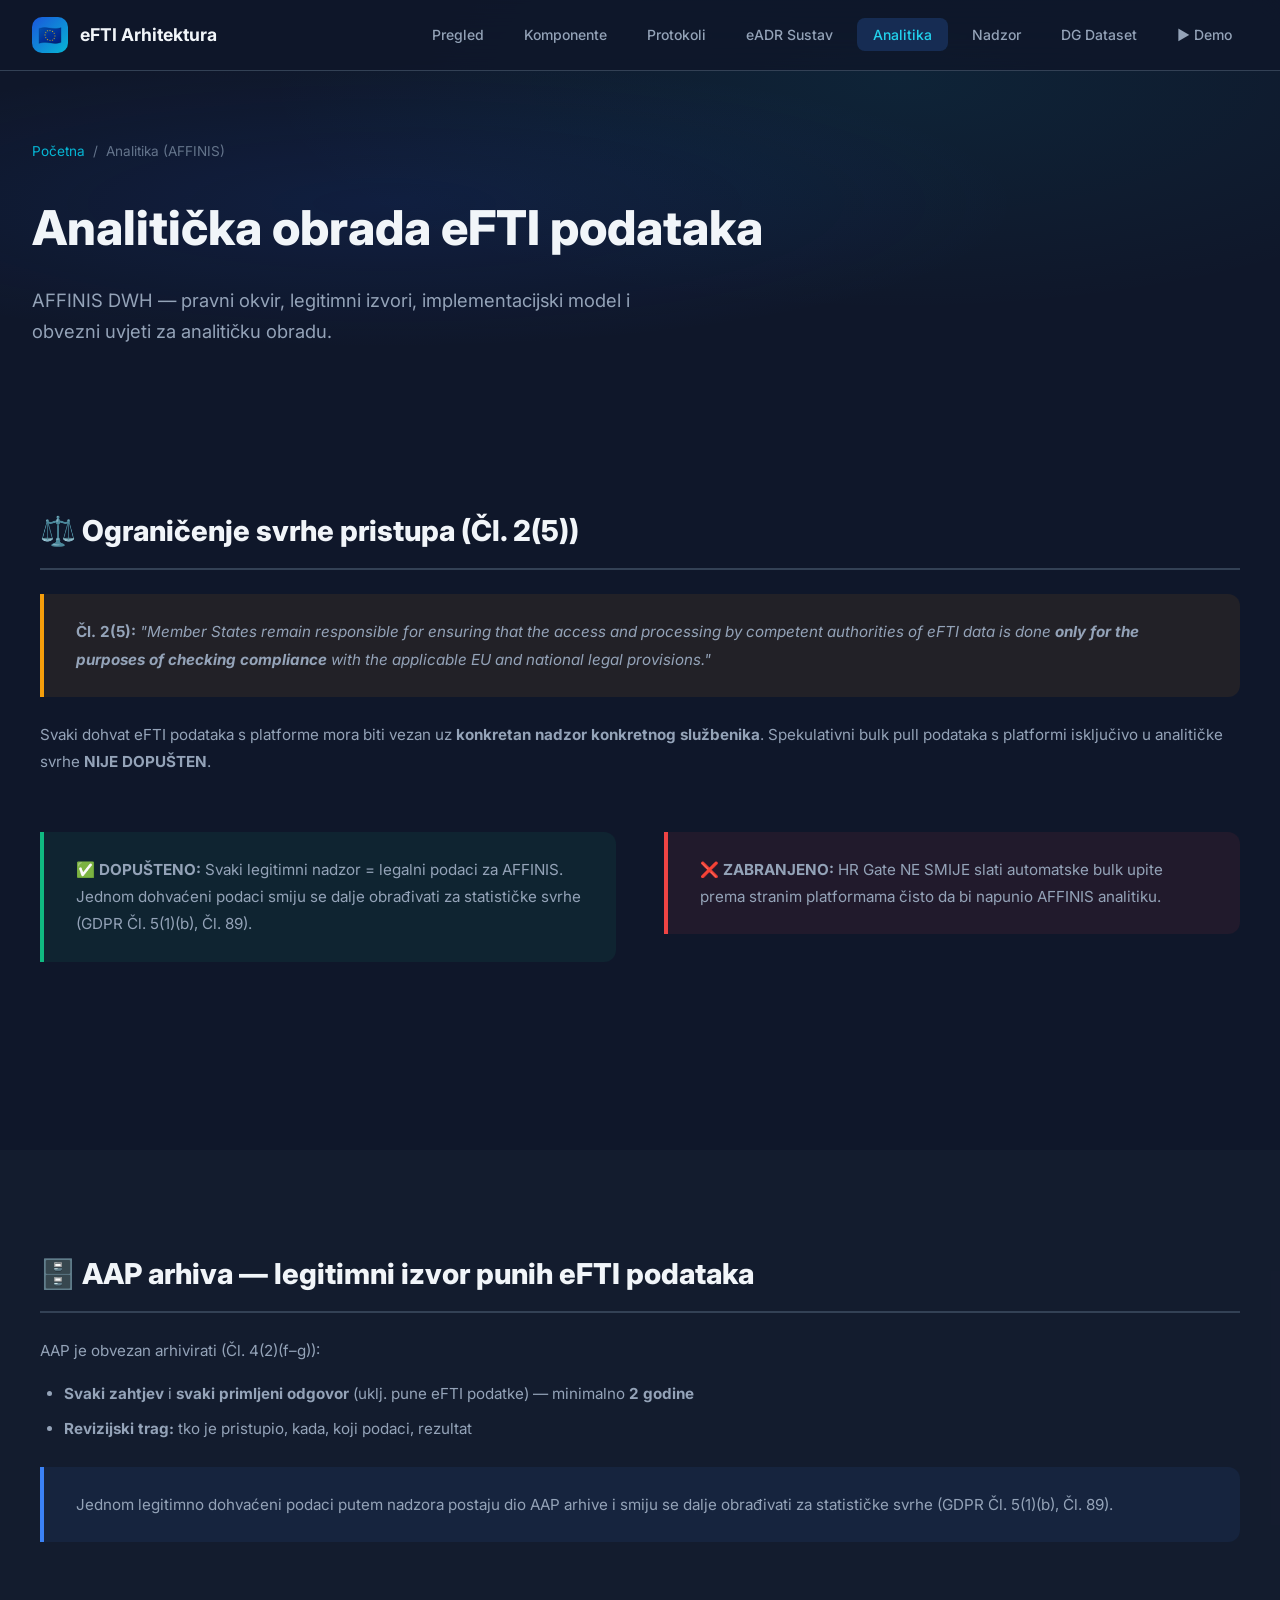
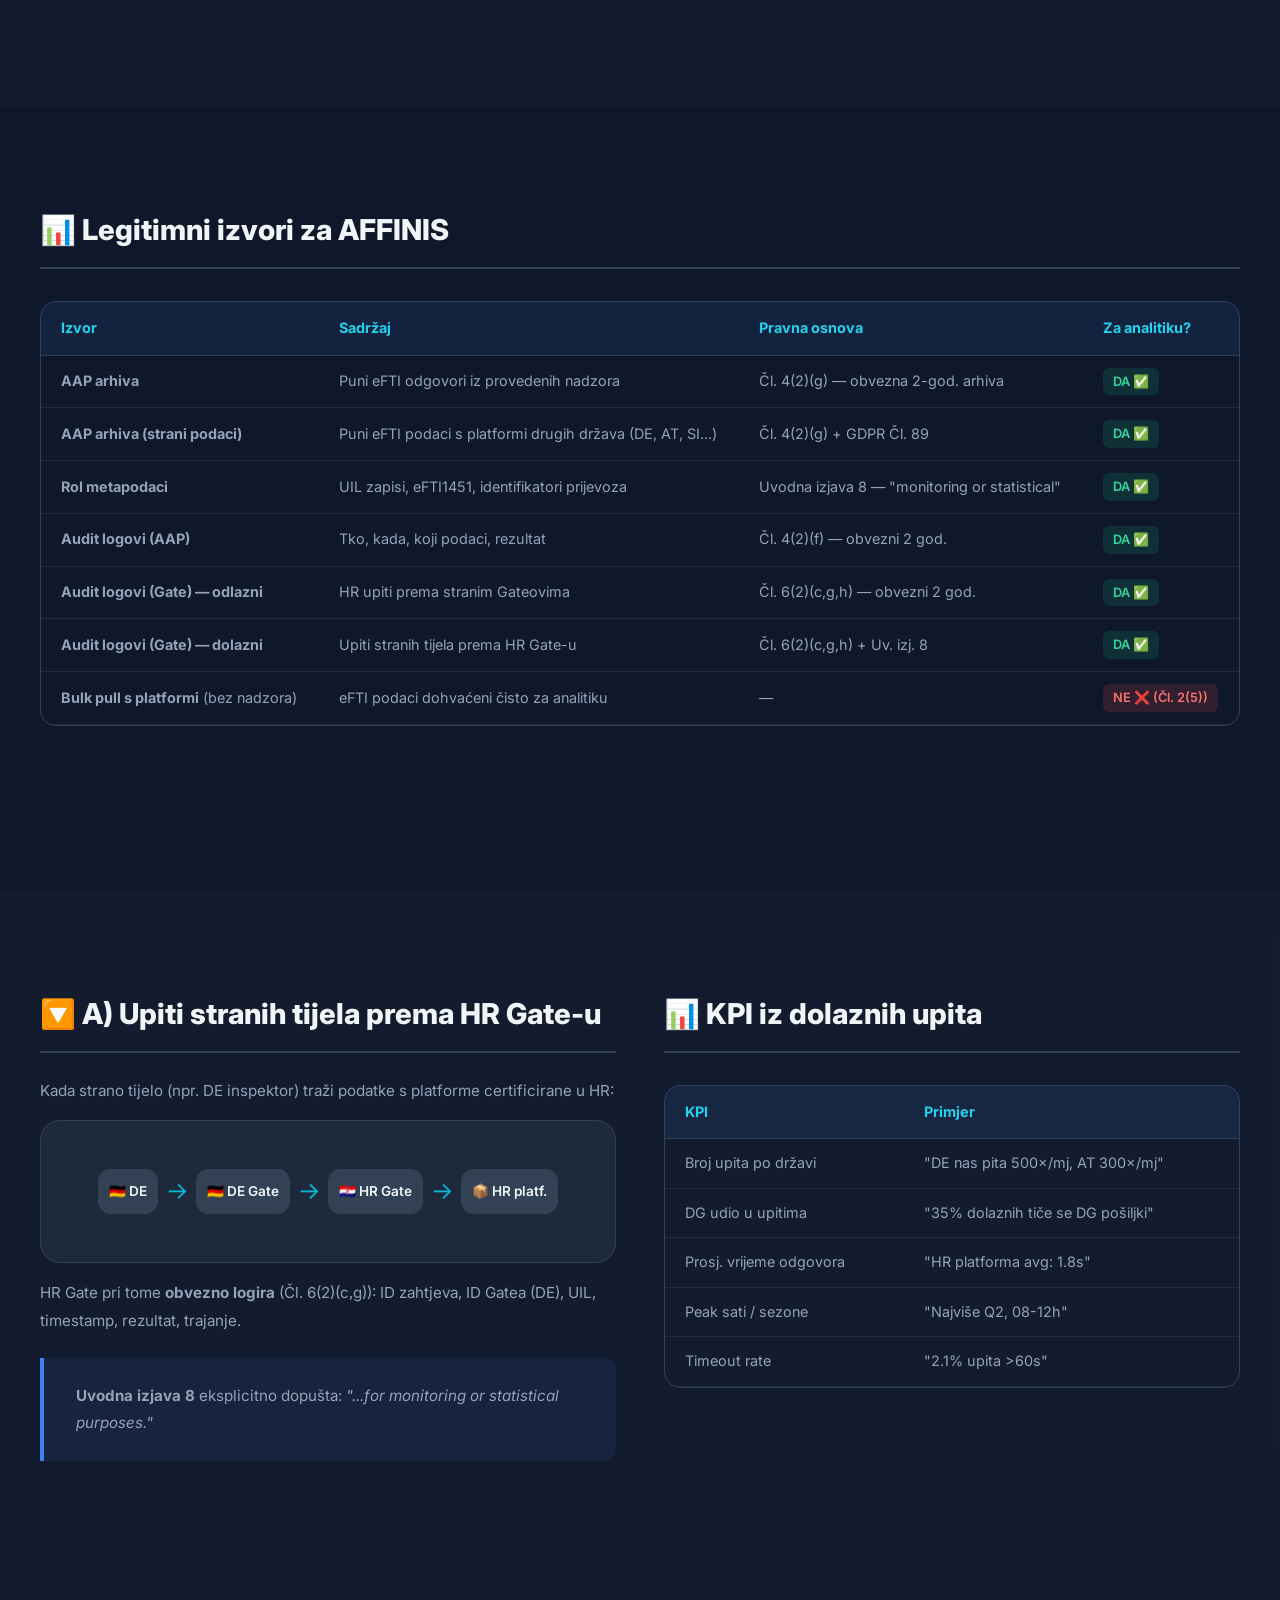
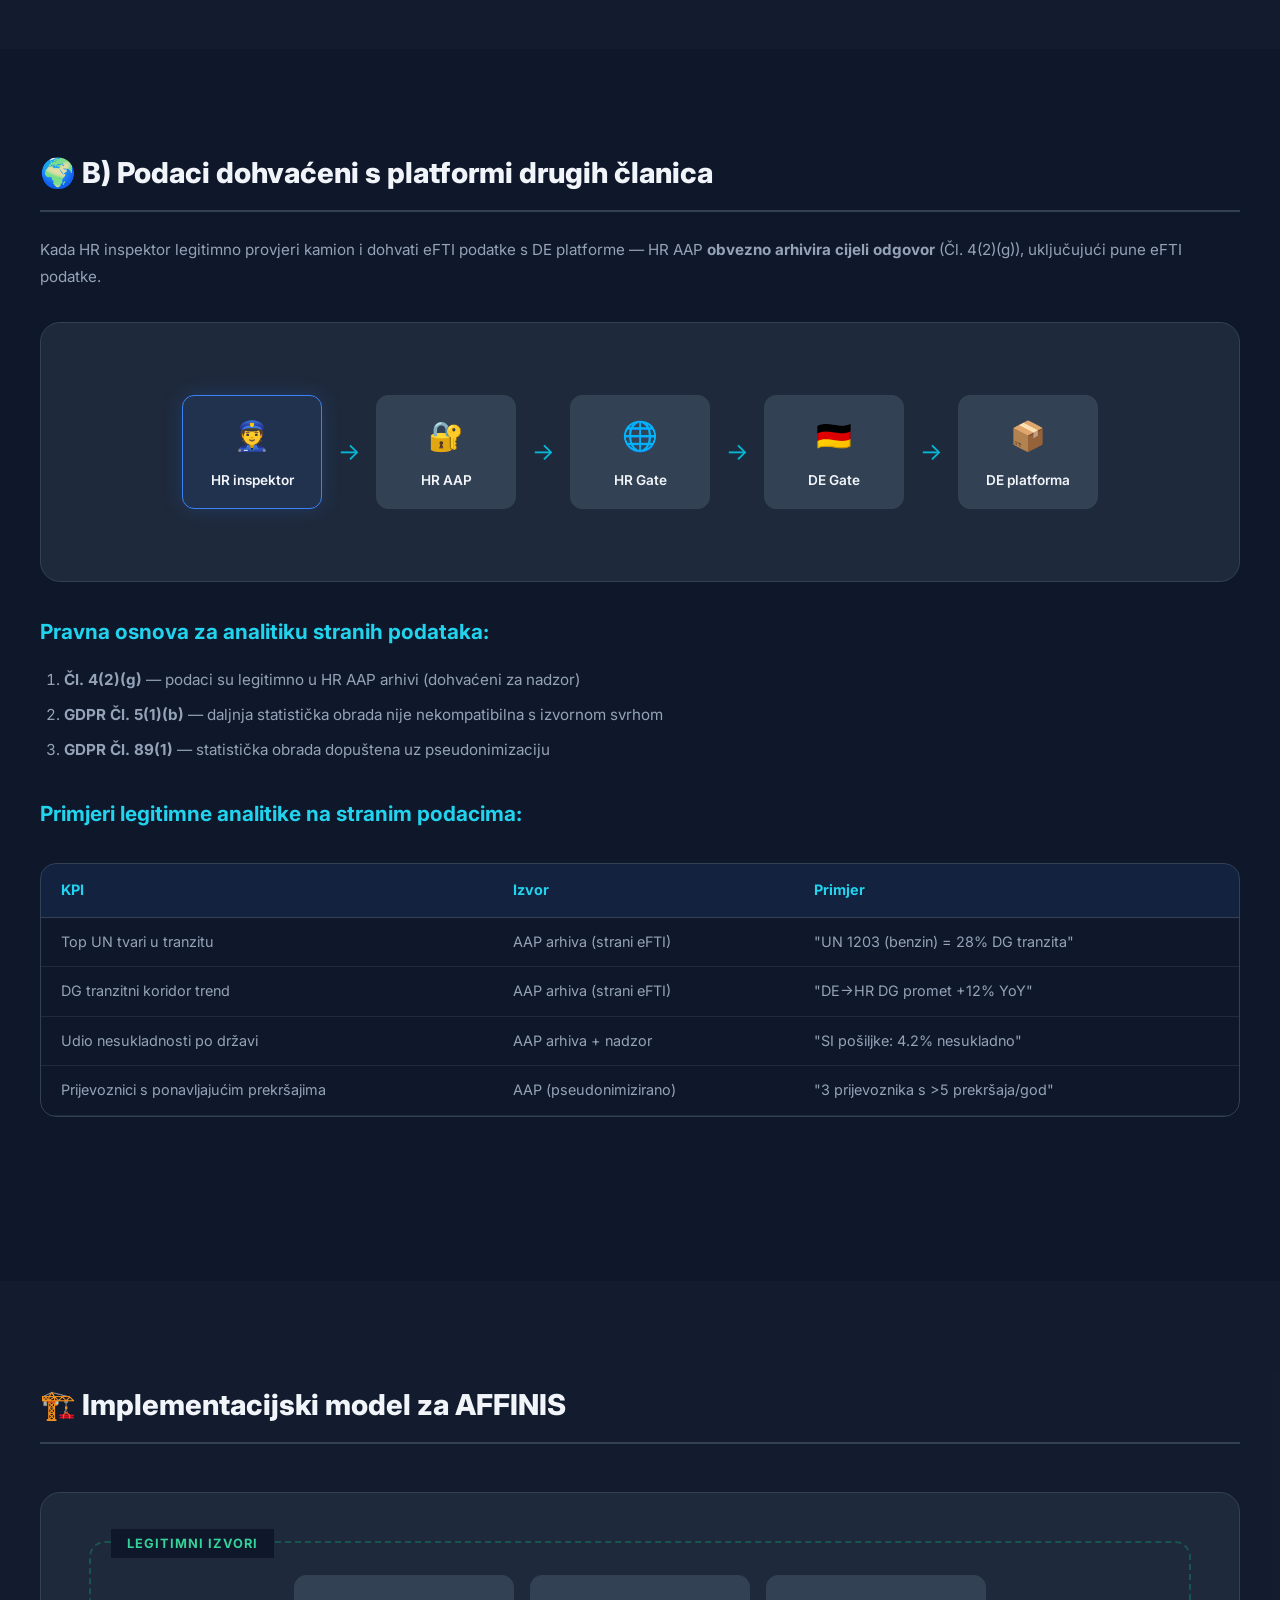
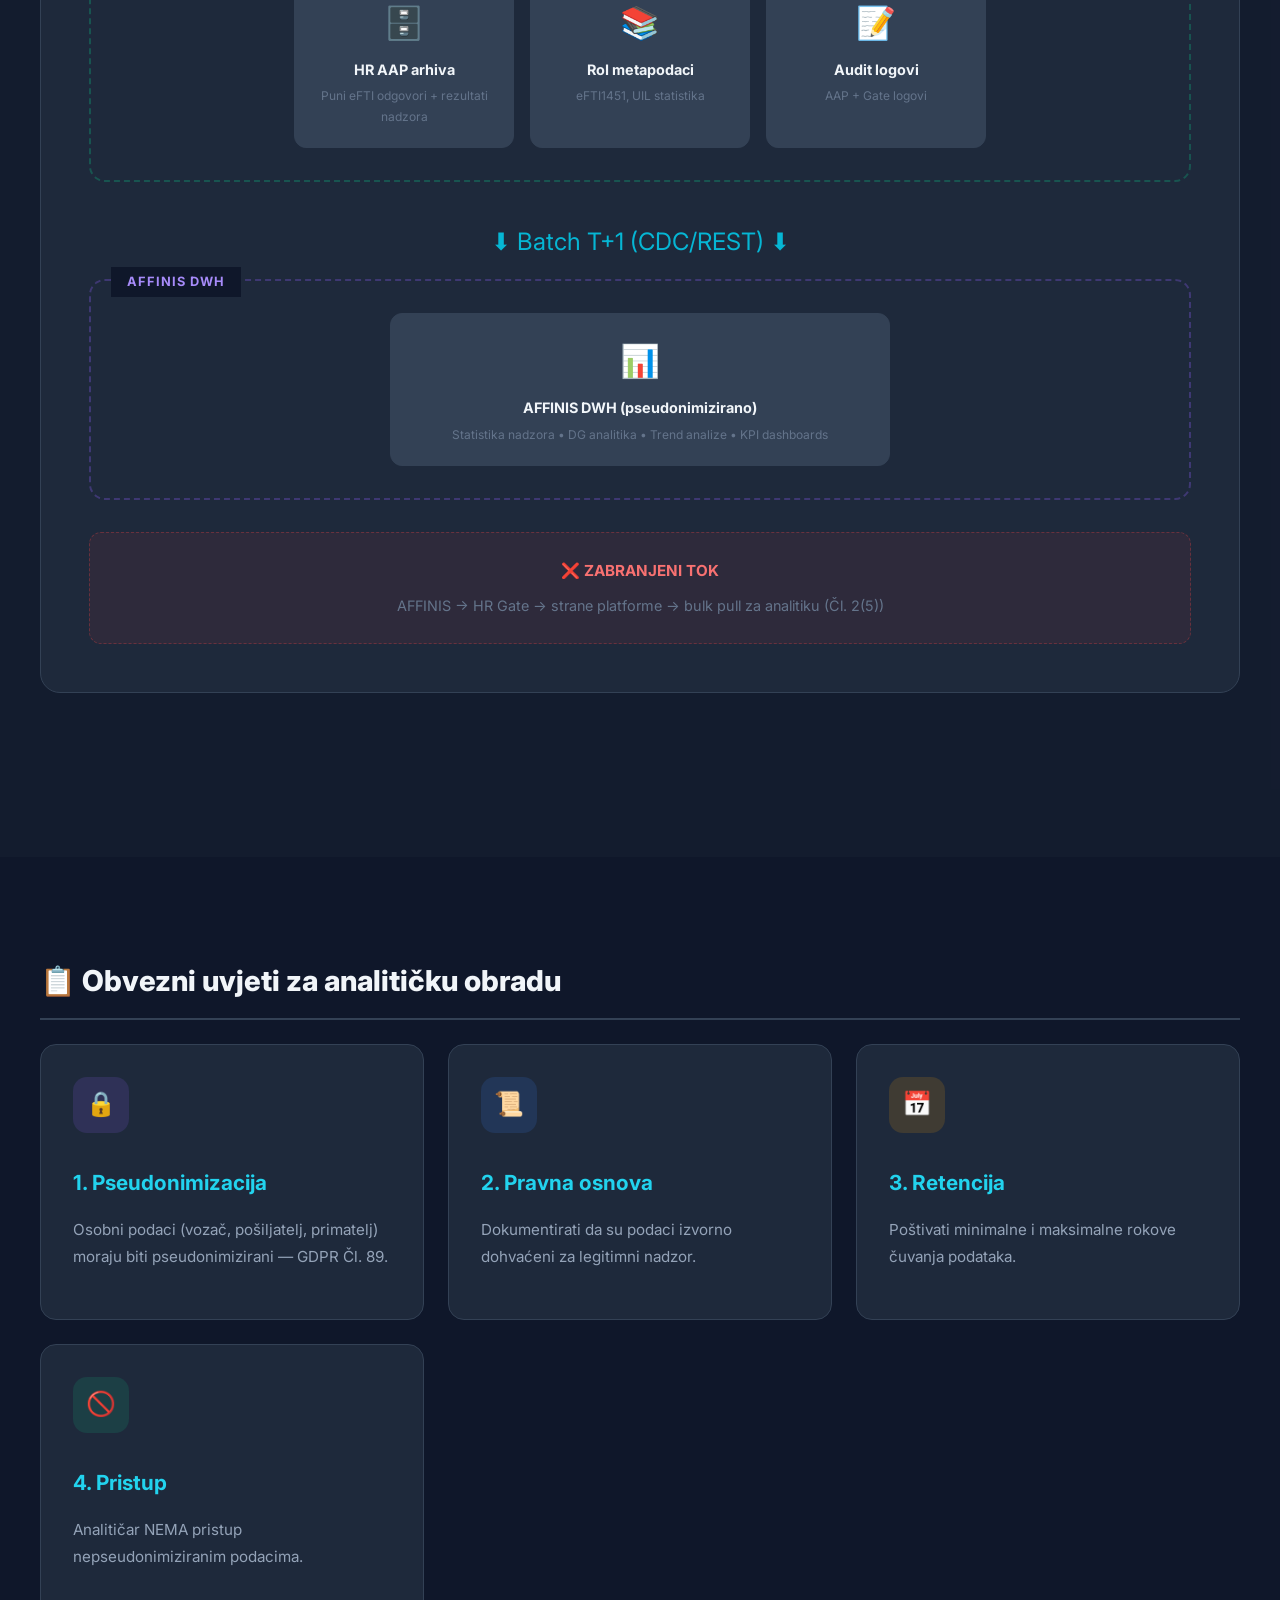
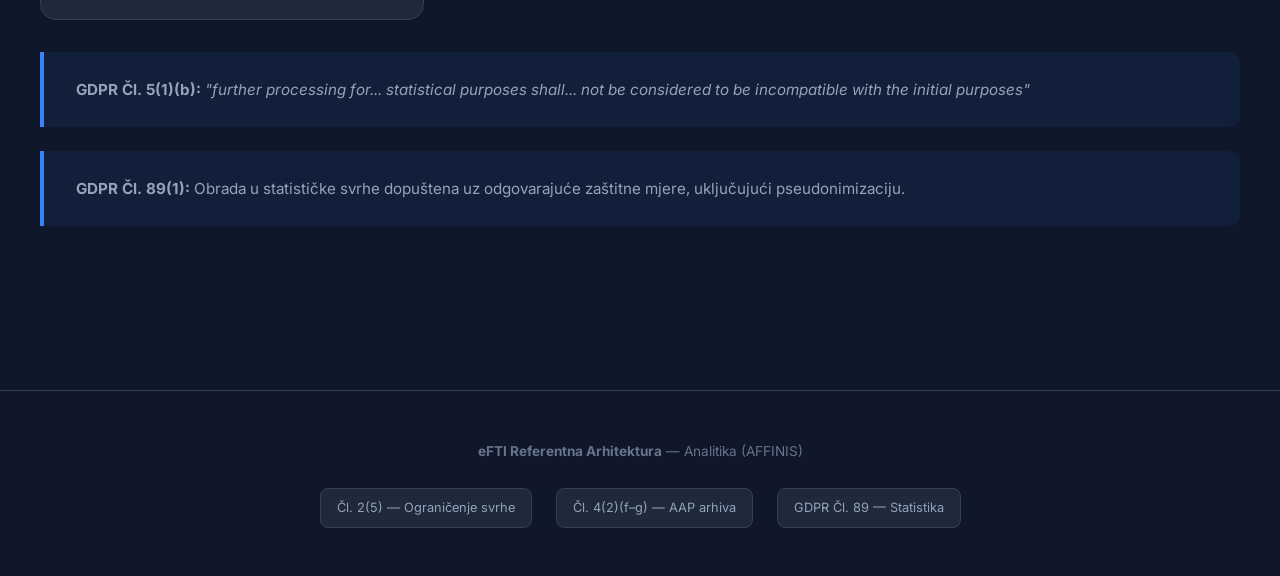
==== commit 681998da: "Add animated end-to-end demo page with step-by-step process visualization" ====
--- a/analytics.html
+++ b/analytics.html
@@ -24,6 +24,7 @@
       <li><a href="analytics.html" class="active">Analitika</a></li>
       <li><a href="inspection.html">Nadzor</a></li>
       <li><a href="dg-dataset.html">DG Dataset</a></li>
+      <li><a href="demo.html">▶ Demo</a></li>
     </ul>
   </div>
 </nav>
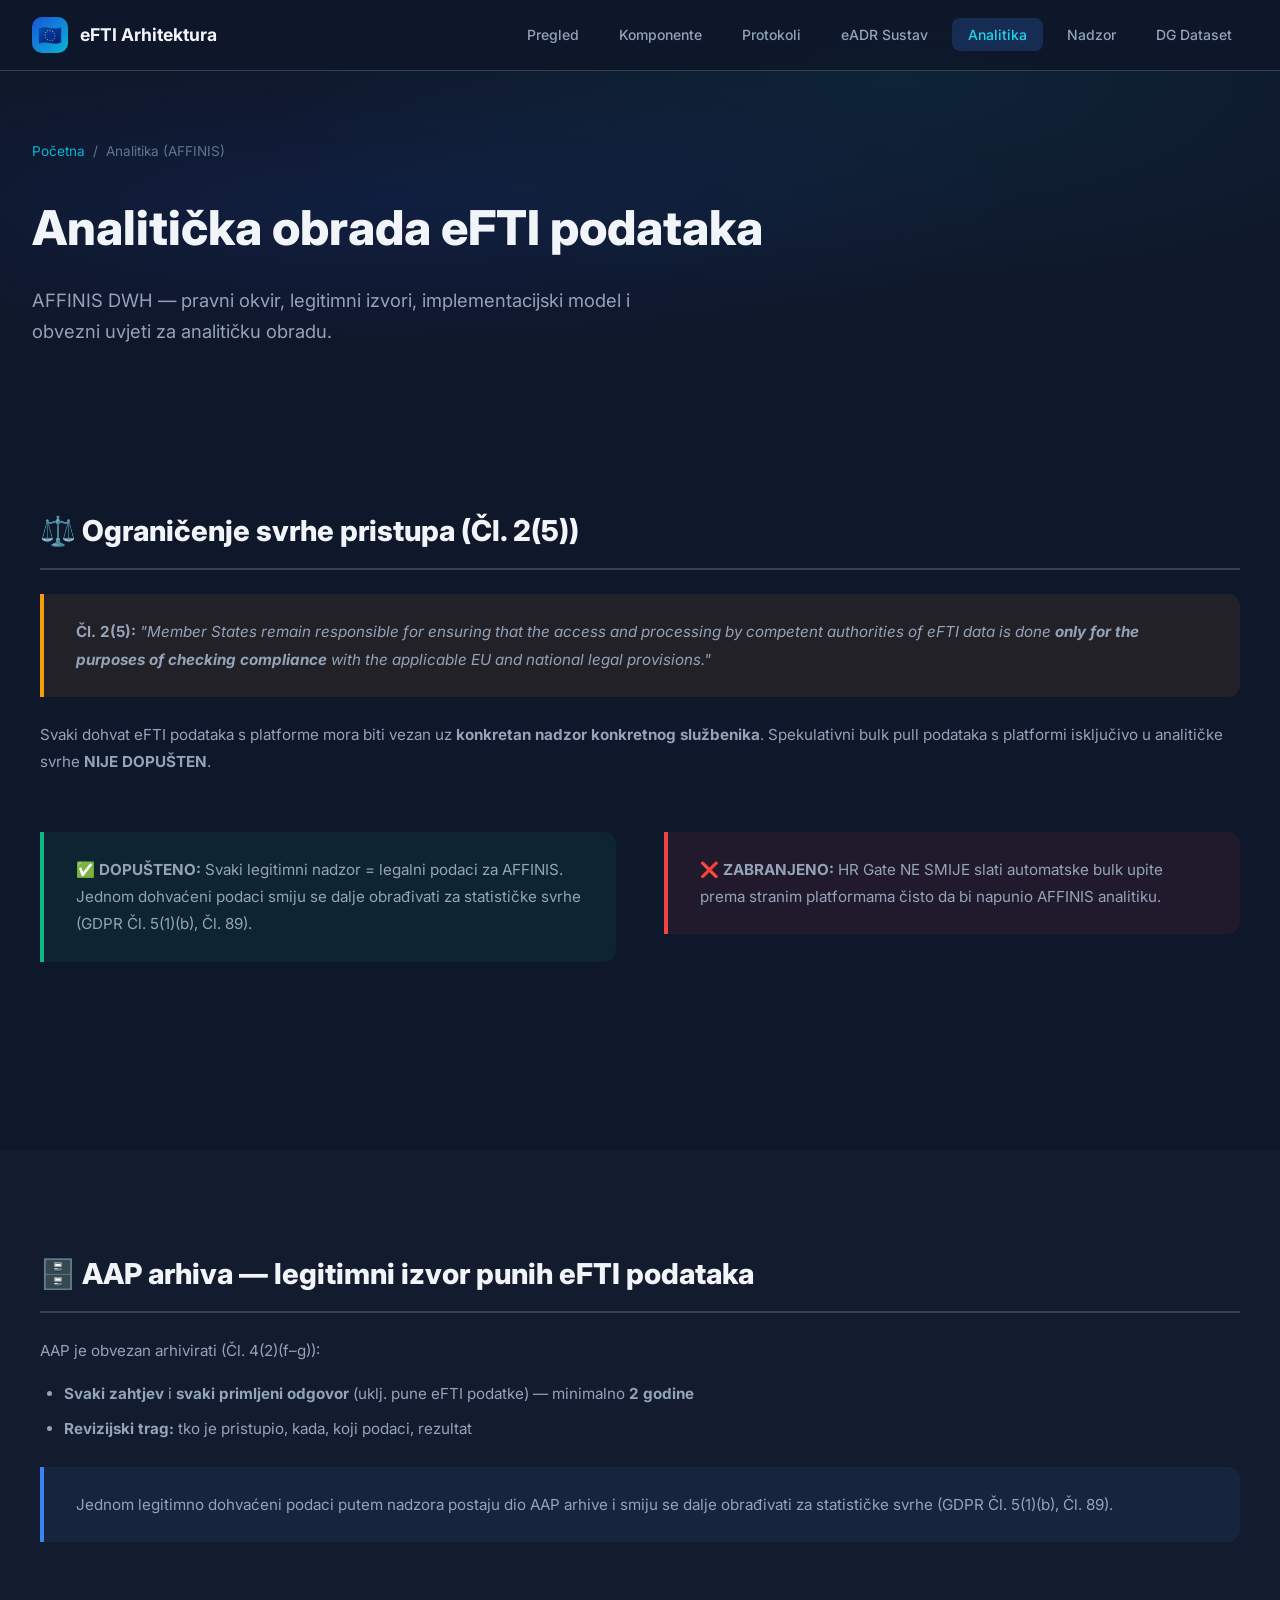
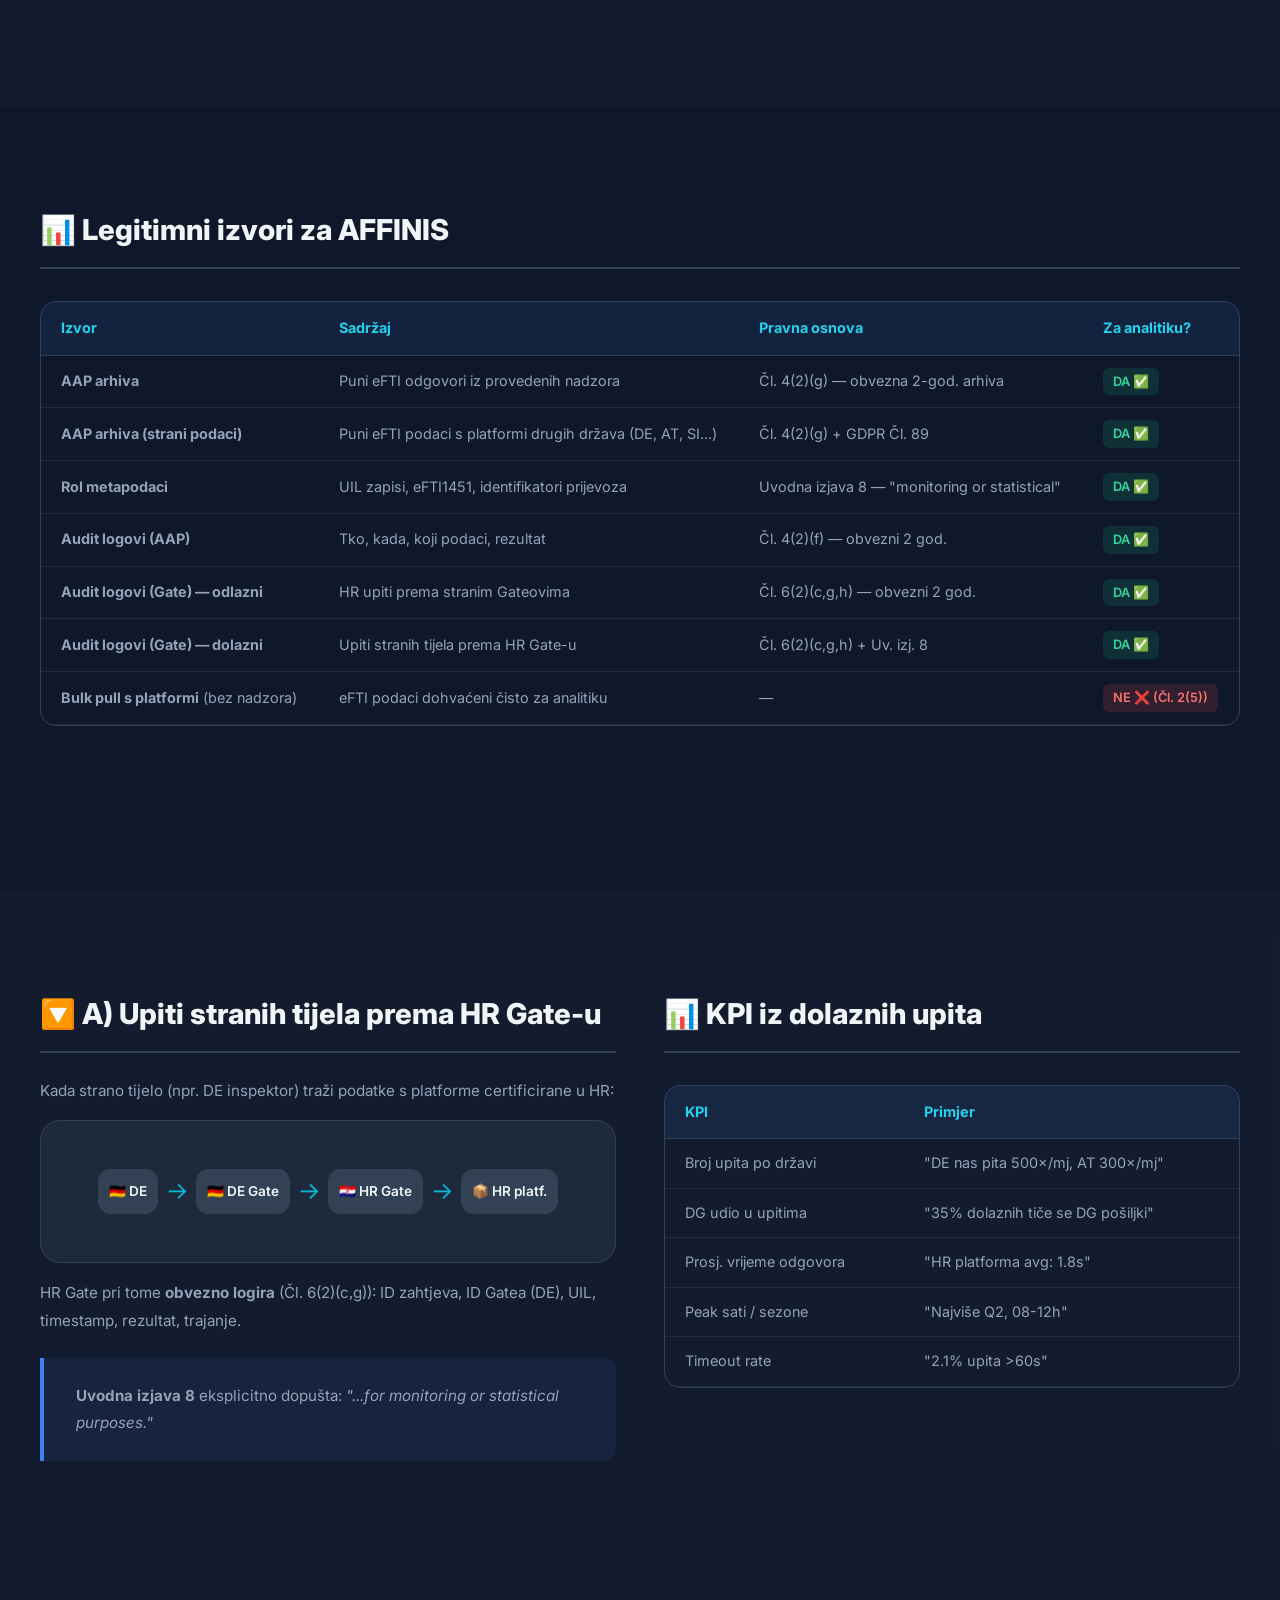
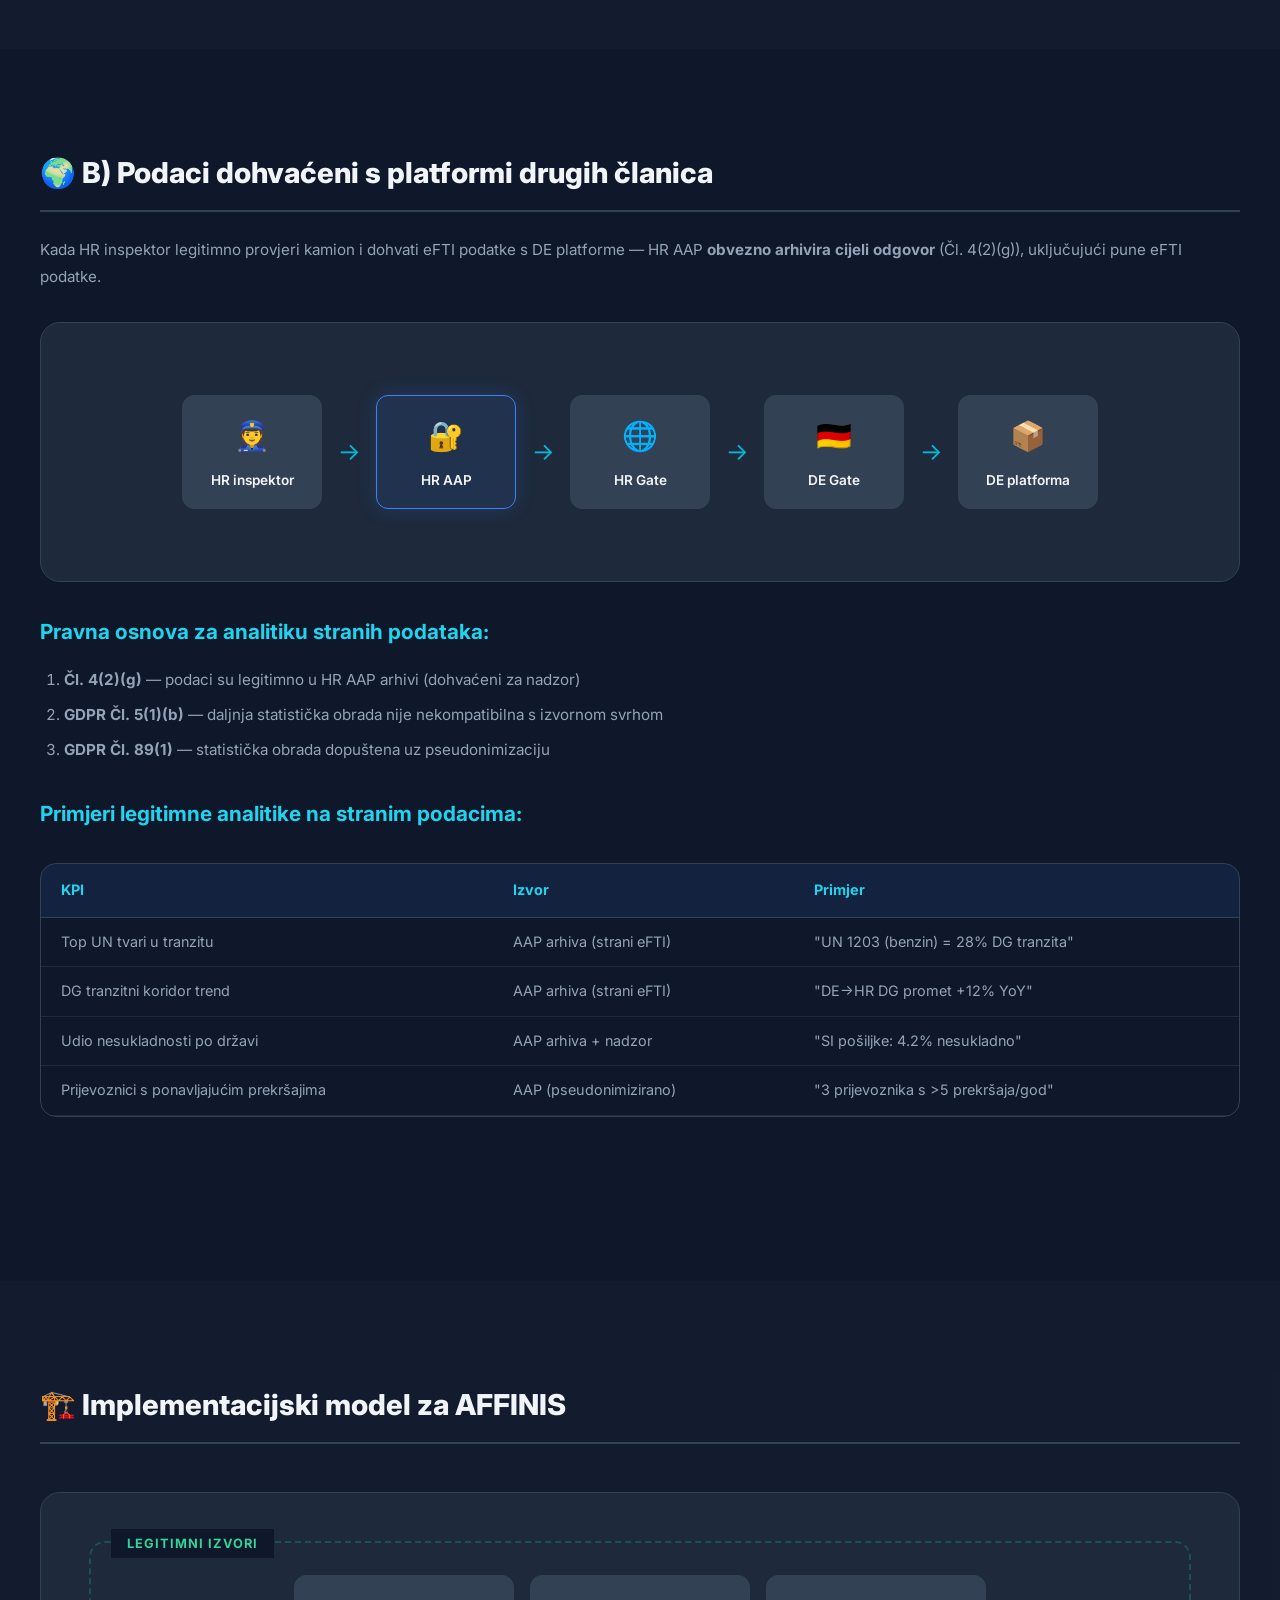
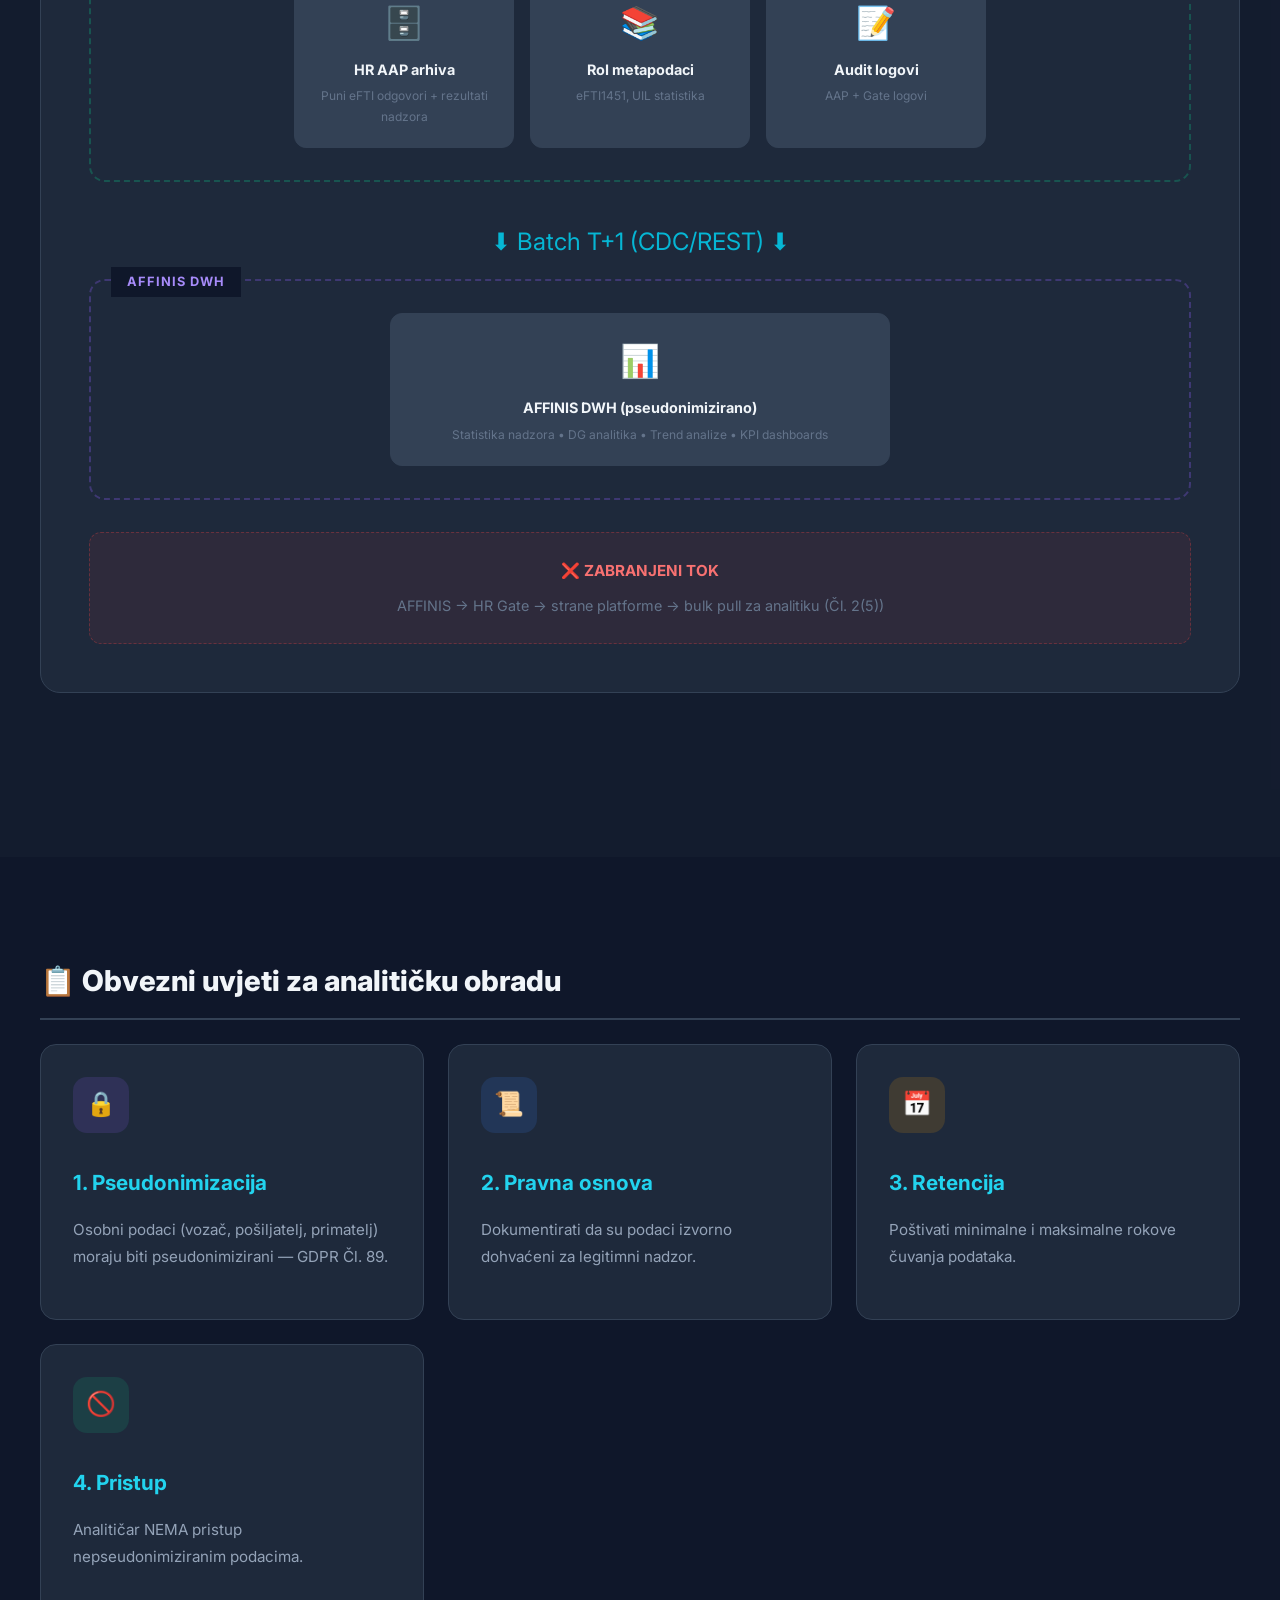
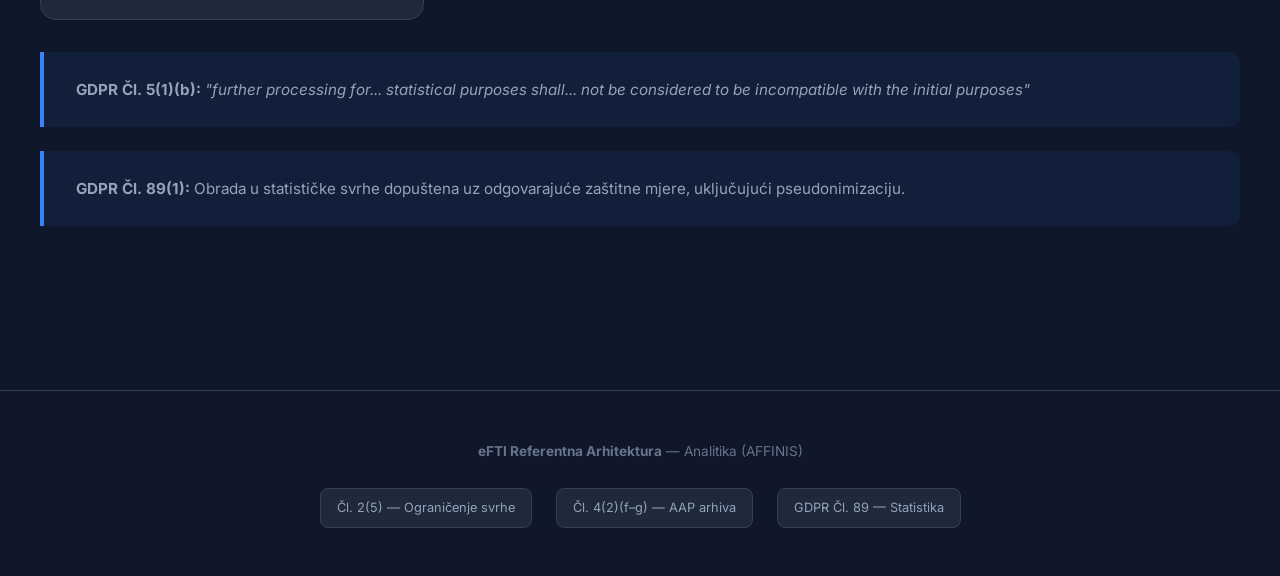
==== commit b0803746: "Remove demo page completely" ====
--- a/analytics.html
+++ b/analytics.html
@@ -24,7 +24,6 @@
       <li><a href="analytics.html" class="active">Analitika</a></li>
       <li><a href="inspection.html">Nadzor</a></li>
       <li><a href="dg-dataset.html">DG Dataset</a></li>
-      <li><a href="demo.html">▶ Demo</a></li>
     </ul>
   </div>
 </nav>
